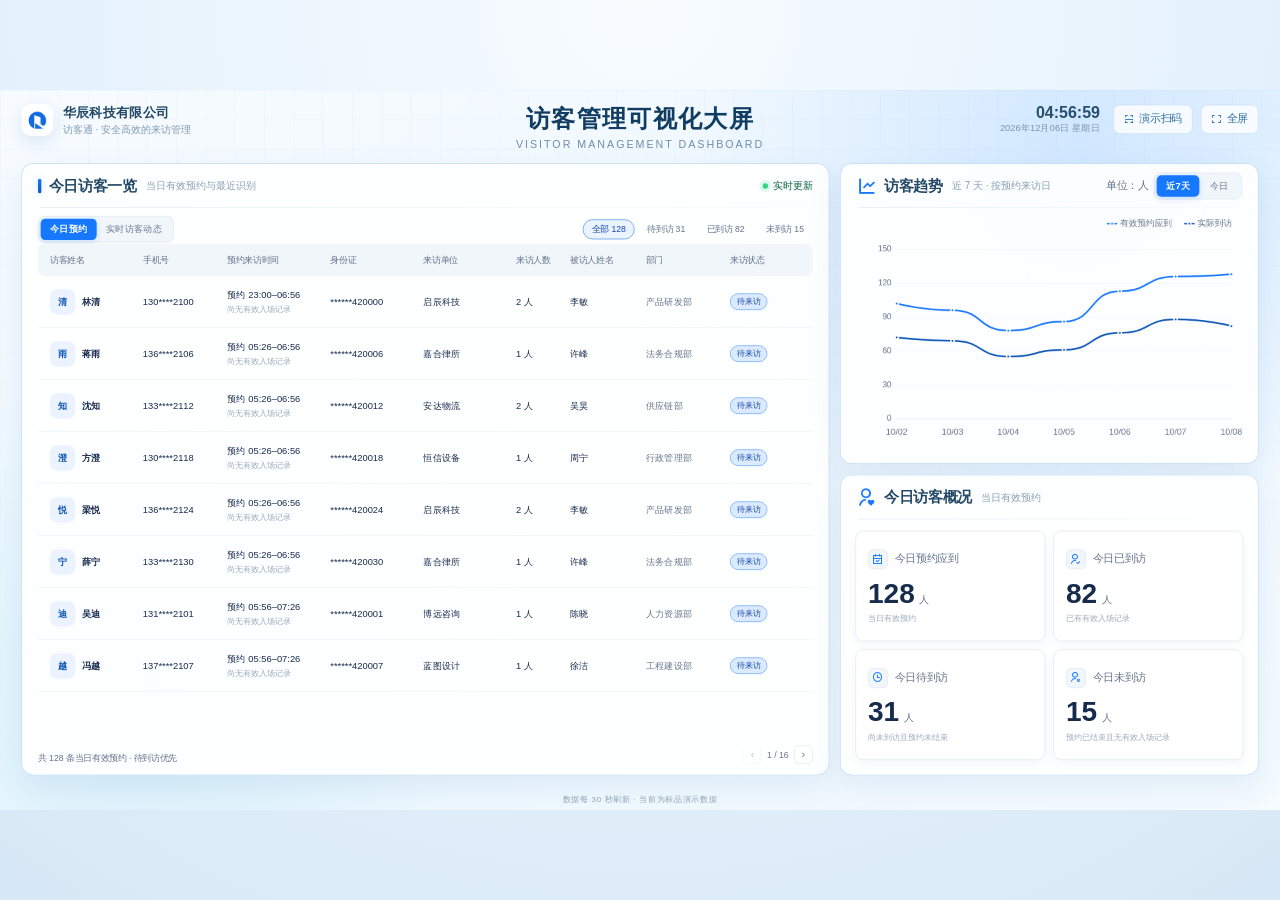
==== bi-dashboard.html @ b5a64914 "新增访客管理BI大屏演示页" ====
<!doctype html>
<html lang="zh-CN">
<head>
<meta charset="UTF-8">
<meta name="viewport" content="width=device-width,initial-scale=1,maximum-scale=1,user-scalable=no">
<title>访客管理可视化大屏</title>
<link href="./assets/remixicon/remixicon.css" rel="stylesheet">
<link href="./design-tokens/semantic-tokens.css" rel="stylesheet">
<link href="./design-tokens/components.css" rel="stylesheet">
<script src="./assets/echarts.min.js"></script>
<style>
:root{--design-width:1920;--design-height:1080;--primary:var(--color-brand-primary);--primary-deep:var(--color-brand-primary-strong);--ink:var(--color-text-primary);--muted:var(--color-text-secondary);--line:var(--color-border-default);--panel:rgba(255,255,255,.9);--shadow:0 18px 46px rgba(52,111,169,.1)}
*{box-sizing:border-box}html,body{width:100%;height:100%;margin:0;overflow:hidden}body{background:#dcebf8;color:var(--ink);font-family:"PingFang SC","Microsoft YaHei",sans-serif;font-variant-numeric:tabular-nums}.viewport{position:fixed;inset:0;overflow:hidden;background:radial-gradient(circle at 50% 0,#f8fcff 0,#e9f4fd 42%,#d7e8f6 100%)}.screen{position:absolute;left:0;top:0;width:1920px;height:1080px;transform-origin:0 0;overflow:hidden;background:radial-gradient(circle at 84% 7%,rgba(78,159,255,.18),transparent 31%),radial-gradient(circle at 12% 82%,rgba(54,197,218,.12),transparent 26%),linear-gradient(150deg,#f7fbff 0,#edf7ff 52%,#f5fbff 100%)}.screen:before{content:"";position:absolute;inset:0;pointer-events:none;background-image:linear-gradient(rgba(49,132,202,.032) 1px,transparent 1px),linear-gradient(90deg,rgba(49,132,202,.032) 1px,transparent 1px);background-size:44px 44px;mask-image:linear-gradient(to bottom,black,transparent 88%)}
.header{height:96px;padding:20px 32px 0;display:grid;grid-template-columns:420px 1fr 420px;align-items:start;position:relative;z-index:2}.brand{display:flex;align-items:center;gap:14px;color:#456785;font-size:18px}.logo{width:48px;height:48px;border-radius:14px;background:#fff;display:grid;place-items:center;box-shadow:0 8px 22px rgba(42,111,184,.14);overflow:hidden}.logo img{width:42px;height:42px;object-fit:contain}.brand b{display:block;color:#204765;font-size:20px}.brand small{display:block;margin-top:3px;color:#829ab0}.title{text-align:center}.title h1{margin:0;font-size:36px;line-height:1.25;letter-spacing:2px;color:#123d63}.title p{margin:8px 0 0;color:#6f8ea9;font-size:16px;letter-spacing:3px}.header-side{display:flex;justify-content:flex-end;align-items:center;gap:12px}.clock{text-align:right;margin-right:8px}.clock b{display:block;font-size:24px;color:#27506f}.clock small{color:#7b93a9;font-size:14px}.icon-btn{height:44px;padding:0 15px;border:1px solid #c7def2;border-radius:10px;background:rgba(255,255,255,.8);color:#2d6ea9;font-size:16px;display:inline-flex;align-items:center;gap:7px;cursor:pointer}.icon-btn:hover,.icon-btn:focus-visible{border-color:#69a9e5;background:#fff;outline:3px solid rgba(22,119,255,.12)}
.dashboard{height:960px;padding:14px 32px 28px;display:grid;grid-template-columns:minmax(0,1.93fr) minmax(0,1fr);grid-template-rows:1fr 1fr;gap:16px;position:relative;z-index:1}.panel{position:relative;background:var(--panel);border:1px solid rgba(188,218,242,.92);border-radius:18px;box-shadow:var(--shadow);overflow:hidden}.panel:after{content:"";position:absolute;left:26px;right:26px;top:65px;height:1px;background:linear-gradient(90deg,#d9eaf8,rgba(217,234,248,.1));pointer-events:none}.panel-large{grid-row:1/3}.panel-head{height:66px;padding:0 24px;display:flex;align-items:center}.panel-head h2{margin:0;font-size:22px;color:#234866;display:flex;align-items:center;gap:11px}.panel-head h2:before{content:"";width:5px;height:22px;border-radius:5px;background:linear-gradient(var(--color-brand-primary),var(--color-brand-primary-strong));box-shadow:0 0 12px rgba(34,144,238,.28)}.panel-head .hint{margin-left:14px;font-size:15px;color:#8aa0b4}.panel-tools{margin-left:auto;display:flex;align-items:center;gap:8px}.live-dot{display:inline-flex;align-items:center;gap:7px;color:var(--color-status-success-text);font-size:15px}.live-dot:before{content:"";width:8px;height:8px;border-radius:50%;background:var(--color-status-success-border);box-shadow:0 0 0 5px rgba(50,213,131,.14);animation:pulse 1.8s infinite}@keyframes pulse{50%{box-shadow:0 0 0 9px rgba(50,213,131,0)}}
.activity{height:calc(100% - 66px);padding:10px 24px 16px;display:grid;grid-template-rows:44px 48px minmax(0,1fr) 38px}.list-toolbar{display:flex;align-items:center;justify-content:space-between;gap:16px}.filter-chips{display:flex;align-items:center;gap:6px}.filter-chip{height:30px;padding:0 12px;border:1px solid transparent;border-radius:var(--radius-pill);background:transparent;color:var(--color-text-secondary);font:inherit;font-size:13px;cursor:pointer}.filter-chip:hover{background:var(--color-surface-hover)}.filter-chip.active{border-color:var(--color-border-focus);background:var(--color-brand-primary-soft);color:var(--color-status-info-text)}.filter-chip:focus-visible,.pager-btn:focus-visible{outline:3px solid rgba(22,119,255,.14);outline-offset:2px}.table-head,.activity-row{display:grid;grid-template-columns:1fr .9fr 1.12fr 1fr 1fr .55fr .8fr .9fr .82fr;align-items:center;column-gap:10px}.table-head{height:48px;padding:0 18px;color:var(--color-text-secondary);font-size:13px;background:var(--color-surface-subtle);border-radius:10px}.activity-list{min-height:0;overflow:hidden}.activity-row{height:78px;padding:0 18px;border-bottom:1px solid var(--color-border-soft);font-size:14px;cursor:pointer;transition:.18s}.activity-row:hover{background:var(--color-surface-hover);transform:translateX(3px)}.person{display:flex;align-items:center;gap:10px;min-width:0}.avatar{width:38px;height:38px;flex:0 0 38px;border-radius:11px;display:grid;place-items:center;background:var(--color-brand-primary-soft);color:var(--color-brand-primary-strong);font-weight:700}.person b,.ellipsis{overflow:hidden;text-overflow:ellipsis;white-space:nowrap}.muted{color:var(--color-text-secondary)}.time-cell{min-width:0;line-height:1.35}.time-cell b,.time-cell small{display:block;white-space:nowrap;overflow:hidden;text-overflow:ellipsis}.time-cell b{font-size:14px;font-weight:500;color:var(--color-text-primary)}.time-cell small{margin-top:4px;font-size:12px;color:var(--color-text-placeholder)}.status{justify-self:start;border-radius:var(--radius-pill);padding:4px 9px;font-size:12px;line-height:1.2}.status.success{color:var(--color-status-success-text);background:var(--color-status-success-bg);border:1px solid var(--color-status-success-border)}.status.neutral{color:var(--color-status-neutral-text);background:var(--color-status-neutral-bg);border:1px solid var(--color-status-neutral-border)}.status.info{color:var(--color-status-info-text);background:var(--color-status-info-bg);border:1px solid var(--color-status-info-border)}.status.warning{color:var(--color-status-warning-text);background:var(--color-status-warning-bg);border:1px solid var(--color-status-warning-border)}.status.danger{color:var(--color-status-danger-text);background:var(--color-status-danger-bg);border:1px solid var(--color-status-danger-border)}.list-pager{display:flex;align-items:flex-end;justify-content:space-between;color:var(--color-text-secondary);font-size:13px}.pager-actions{display:flex;align-items:center;gap:8px}.pager-btn{height:28px;min-width:28px;border:1px solid var(--color-border-default);border-radius:7px;background:var(--color-surface-panel);color:var(--color-text-secondary);cursor:pointer}.pager-btn:disabled{opacity:.42;cursor:not-allowed}.list-empty{height:100%;display:grid;place-items:center;color:var(--color-text-placeholder);font-size:15px}
.panel-head h2.with-icon:before{display:none}.panel-title-icon{font-size:30px;line-height:1;color:var(--color-brand-primary);font-weight:400}
.detail{height:calc(100% - 66px);padding:22px 26px 24px;display:none}.detail.active{display:block}.activity.hidden{display:none}.detail-grid{display:grid;grid-template-columns:repeat(3,1fr);gap:14px}.detail-item{min-height:126px;padding:22px;border:1px solid #d9eaf7;border-radius:15px;background:linear-gradient(145deg,#fbfdff,#f4f9fe)}.detail-item label{display:block;color:#8098ac;font-size:15px;margin-bottom:15px}.detail-item b{font-size:21px;font-weight:600}.back-btn{margin-top:20px;border:0;background:transparent;color:#2876bf;font-size:16px;cursor:pointer;padding:8px 4px}
.chart-wrap{height:calc(100% - 66px);padding:4px 16px 12px}.chart{width:100%;height:100%}.overview{height:calc(100% - 66px);padding:17px 22px 22px;display:grid;grid-template-columns:repeat(2,1fr);gap:12px}.metric{min-width:0;border:1px solid var(--color-border-default);border-radius:12px;padding:17px 18px 15px;background:var(--color-surface-panel);box-shadow:0 6px 16px rgba(30,70,110,.045);display:flex;flex-direction:column;justify-content:center}.metric-top{display:flex;align-items:center;color:var(--color-text-secondary);font-size:16px;font-weight:500}.metric-icon{width:30px;height:30px;flex:0 0 30px;border:1px solid var(--color-border-default);border-radius:8px;display:grid;place-items:center;margin-right:10px;color:var(--color-brand-primary);background:var(--color-surface-subtle);font-size:17px}.metric b{display:flex;align-items:baseline;gap:7px;font-size:42px;line-height:1;margin:15px 0 9px;color:var(--color-text-primary);font-weight:650}.metric b em{font-style:normal;font-size:15px;font-weight:500;color:var(--color-text-secondary)}.metric small{font-size:12px;line-height:1.4;color:var(--color-text-placeholder);white-space:nowrap;overflow:hidden;text-overflow:ellipsis}.footer-note{position:absolute;left:50%;bottom:7px;transform:translateX(-50%);color:#8da2b4;font-size:12px;letter-spacing:1px;z-index:2;white-space:nowrap}.disabled-state{position:absolute;inset:0;z-index:20;display:none;place-items:center;background:linear-gradient(145deg,#eef7ff,#dcecf9)}.disabled-state.active{display:grid}.disabled-card{width:520px;padding:48px;text-align:center;border:1px solid #c9e0f2;border-radius:22px;background:rgba(255,255,255,.92);box-shadow:0 24px 70px rgba(37,91,143,.16)}.disabled-card i{font-size:54px;color:#6e99bd}.disabled-card h2{font-size:27px;margin:18px 0 10px}.disabled-card p{color:#718ba2;font-size:17px;line-height:1.7;margin:0}
@media(prefers-reduced-motion:reduce){*{animation:none!important;transition:none!important}}
</style>
</head>
<body>
<div class="viewport"><div class="screen" id="screen">
  <header class="header">
    <div class="brand"><span class="logo"><img id="brandLogo" src="./assets/visitor-pass-logo-official.png" alt="访客通"></span><span><b id="companyName">华辰科技有限公司</b><small>访客通 · 安全高效的来访管理</small></span></div>
    <div class="title"><h1 id="screenTitle">访客管理可视化大屏</h1><p>VISITOR MANAGEMENT DASHBOARD</p></div>
    <div class="header-side"><div class="clock"><b id="currentTime">--:--:--</b><small id="currentDate">----年--月--日</small></div><button class="icon-btn" id="demoScan"><i class="ri-qr-scan-2-line"></i>演示扫码</button><button class="icon-btn" id="fullscreen"><i class="ri-fullscreen-line"></i>全屏</button></div>
  </header>
  <main class="dashboard">
    <section class="panel panel-large">
      <div class="panel-head"><h2 id="liveTitle">今日访客一览</h2><span class="hint" id="liveHint">当日有效预约与最近识别</span><div class="panel-tools"><span class="live-dot">实时更新</span></div></div>
      <div class="activity" id="activityView"><div class="list-toolbar"><div class="segmented-control" role="group" aria-label="今日访客视图"><button class="segmented-control__item segmented-control__item--wide view-tab active" type="button" data-view="reservations" aria-pressed="true">今日预约</button><button class="segmented-control__item segmented-control__item--wide view-tab" type="button" data-view="recognitions" aria-pressed="false">实时访客动态</button></div><div class="filter-chips" id="reservationFilters" aria-label="到访情况筛选"></div></div><div class="table-head"><span>访客姓名</span><span>手机号</span><span>预约来访时间</span><span>身份证</span><span>来访单位</span><span>来访人数</span><span>被访人姓名</span><span>部门</span><span>来访状态</span></div><div class="activity-list" id="activityList"></div><div class="list-pager"><span id="listSummary"></span><div class="pager-actions"><button class="pager-btn" id="prevPage" type="button" aria-label="上一页"><i class="ri-arrow-left-s-line"></i></button><span id="pageIndicator"></span><button class="pager-btn" id="nextPage" type="button" aria-label="下一页"><i class="ri-arrow-right-s-line"></i></button></div></div></div>
      <div class="detail" id="detailView"><div id="detailContent"></div></div>
    </section>
    <section class="panel" id="trendPanel"><div class="panel-head"><h2 class="with-icon"><i class="ri-line-chart-line panel-title-icon" aria-hidden="true"></i>访客趋势</h2><span class="hint" id="trendHint">近 7 天 · 按预约来访日</span><div class="panel-tools"><span class="muted">单位：人</span><div class="segmented-control" role="group" aria-label="访客趋势时间维度"><button class="segmented-control__item trend-tab active" type="button" data-range="week" aria-pressed="true">近7天</button><button class="segmented-control__item trend-tab" type="button" data-range="today" aria-pressed="false">今日</button></div></div></div><div class="chart-wrap"><div class="chart" id="trendChart"></div></div></section>
    <section class="panel" id="overviewPanel"><div class="panel-head"><h2 class="with-icon"><i class="ri-user-heart-line panel-title-icon" aria-hidden="true"></i>今日访客概况</h2><span class="hint">当日有效预约</span></div><div class="overview" id="metrics"></div></section>
  </main>
  <div class="footer-note">数据每 30 秒刷新 · 当前为标品演示数据</div>
  <div class="disabled-state" id="disabledState"><div class="disabled-card"><i class="ri-bar-chart-box-line"></i><h2>BI 大屏尚未启用</h2><p>请由企业管理员前往租户后台的“BI 大屏设置”启用并完成模块配置。</p></div></div>
</div></div>
<script>
const LayoutConfig={designWidth:1920,designHeight:1080};
const DashboardData={
  recognitions:[
    {eventId:'EVT-102836',reservationId:'RSV-0032',name:'张伟',mobile:'138****7621',time:'10:28:36',idTail:'123456',company:'上海启辰科技',host:'李敏',department:'产品研发部',purpose:'商务洽谈',visitStatus:'来访中',direction:'进入',result:'success'},
    {eventId:'EVT-102108',reservationId:'RSV-0033',name:'王芳',mobile:'156****0198',time:'10:21:08',idTail:'830219',company:'博远咨询',host:'陈晓',department:'人力资源部',purpose:'招聘面试',visitStatus:'来访结束',direction:'进入',result:'success'},
    {eventId:'EVT-101642',reservationId:'RSV-0034',name:'刘洋',mobile:'186****4420',time:'10:16:42',idTail:'061537',company:'恒信设备',host:'周宁',department:'行政管理部',purpose:'设备维护',visitStatus:'来访中',direction:'进入',result:'success'},
    {eventId:'EVT-100815',reservationId:'RSV-0035',name:'赵磊',mobile:'139****6517',time:'10:08:15',idTail:'422108',company:'新锐广告',host:'孙悦',department:'市场品牌部',purpose:'方案沟通',visitStatus:'来访中',direction:'进入',result:'success'},
    {eventId:'EVT-095633',reservationId:'RSV-0036',name:'陈静',mobile:'177****3094',time:'09:56:33',idTail:'290842',company:'安达物流',host:'吴昊',department:'供应链部',purpose:'货物交接',visitStatus:'来访结束',direction:'进入',result:'success'},
    {eventId:'EVT-094806',reservationId:'RSV-0037',name:'杨帆',mobile:'158****8871',time:'09:48:06',idTail:'175926',company:'中诚会计师事务所',host:'林涛',department:'财务管理部',purpose:'审计沟通',visitStatus:'来访中',direction:'进入',result:'success'},
    {eventId:'EVT-093527',reservationId:'RSV-0038',name:'周婷',mobile:'135****1245',time:'09:35:27',idTail:'518634',company:'嘉合律师事务所',host:'许峰',department:'法务合规部',purpose:'合同会审',visitStatus:'来访结束',direction:'进入',result:'success'},
    {eventId:'EVT-092251',reservationId:'RSV-0039',name:'何俊',mobile:'188****7736',time:'09:22:51',idTail:'607315',company:'蓝图建筑设计',host:'徐洁',department:'工程建设部',purpose:'项目踏勘',visitStatus:'来访中',direction:'进入',result:'success'}
  ],
  trends:{
    week:{labels:['10/02','10/03','10/04','10/05','10/06','10/07','10/08'],expected:[102,96,78,86,113,126,128],arrived:[72,69,55,61,76,88,82],hint:'近 7 天 · 按预约来访日'},
    today:{labels:['08:00','09:00','10:00','11:00','12:00','13:00'],expected:[14,18,16,21,27,32],arrived:[10,14,12,16,17,13],hint:'今日 · 按预约来访时段'}
  },
  today:{expected:128,arrived:82,pending:31,noShow:15},
  metrics:[
    {key:'expected',label:'今日预约应到',note:'当日有效预约',icon:'ri-calendar-check-line'},
    {key:'arrived',label:'今日已到访',note:'已有有效入场记录',icon:'ri-user-follow-line'},
    {key:'pending',label:'今日待到访',note:'尚未到访且预约未结束',icon:'ri-time-line'},
    {key:'noShow',label:'今日未到访',note:'预约已结束且无有效入场记录',icon:'ri-user-unfollow-line'}
  ]
};
const DAY=86400000,MINUTE=60000;
function dateAt(base,hour,minute=0){const d=new Date(base);d.setHours(hour,minute,0,0);return d}
function formatTime(value){return new Date(value).toLocaleTimeString('zh-CN',{hour:'2-digit',minute:'2-digit',hour12:false})}
function buildDemoReservations(){const now=new Date(),names=['林清','吴迪','宋妍','高远','许晨','郑宁','蒋雨','冯越','唐可','韩松','顾言','罗晴','沈知','叶舟','苏禾','陆川','程安','江宁','方澄','白露','谢楠','杜衡','姚静','秦朗','梁悦','魏然','邹琪','熊宇','潘欣','蔡辰','薛宁','侯远'],companies=['启辰科技','博远咨询','恒信设备','新锐广告','安达物流','中诚事务所','嘉合律所','蓝图设计'],hosts=['李敏','陈晓','周宁','孙悦','吴昊','林涛','许峰','徐洁'],departments=['产品研发部','人力资源部','行政管理部','市场品牌部','供应链部','财务管理部','法务合规部','工程建设部'],recognitionMap=new Map(DashboardData.recognitions.map(item=>[item.reservationId,item]));const records=[];for(let index=0;index<128;index++){const id=`RSV-${String(index+1).padStart(4,'0')}`,recognized=index>=31&&index<113,noShow=index>=113,linked=recognitionMap.get(id),start=recognized?new Date(now.getTime()-(index%5+1)*60*MINUTE):noShow?new Date(now.getTime()-(index%4+3)*60*MINUTE):new Date(now.getTime()+(index%6+1)*30*MINUTE),end=noShow?new Date(now.getTime()-(index%3+1)*45*MINUTE):new Date(start.getTime()+90*MINUTE);if(index===0){start.setTime(dateAt(now,0,0).getTime()-60*MINUTE);end.setTime(now.getTime()+120*MINUTE)}const entryTime=linked?new Date(`${now.toDateString()} ${linked.time}`):new Date(start.getTime()+12*MINUTE),entryRecords=recognized?[{eventId:linked?.eventId||`ENTRY-${id}`,direction:'进入',result:'success',occurredAt:entryTime.toISOString()},...(index===40?[{eventId:`ENTRY-${id}`,direction:'进入',result:'success',occurredAt:entryTime.toISOString()}]:[])]:[];records.push({reservationId:id,name:linked?.name||names[index%names.length],mobile:linked?.mobile||`13${index%9}****${String(2100+index).slice(-4)}`,idTail:linked?.idTail||String(420000+index).slice(-6),company:linked?.company||companies[index%companies.length],visitorCount:index%4===0?2:1,host:linked?.host||hosts[index%hosts.length],department:linked?.department||departments[index%departments.length],purpose:linked?.purpose||'业务来访',appointmentStart:start.toISOString(),appointmentEnd:end.toISOString(),approvalStatus:'审核通过',cancelled:false,terminated:false,visitStatus:recognized?(linked?.visitStatus||(index%4===0?'来访结束':'来访中')):(noShow?'来访结束':'待来访'),entryRecords})}records.push({reservationId:'RSV-CANCELLED',appointmentStart:dateAt(now,9).toISOString(),appointmentEnd:dateAt(now,10).toISOString(),approvalStatus:'审核通过',cancelled:true,terminated:false,entryRecords:[]});records.push({reservationId:'RSV-REJECTED',appointmentStart:dateAt(now,11).toISOString(),appointmentEnd:dateAt(now,12).toISOString(),approvalStatus:'审核拒绝',cancelled:false,terminated:false,entryRecords:[]});return records}
const ReservationSource=buildDemoReservations();
function validEntryRecords(item){const seen=new Set();return (item.entryRecords||[]).filter(event=>event.direction==='进入'&&event.result==='success'&&!seen.has(event.eventId)&&seen.add(event.eventId))}
function isEffectiveReservation(item){return item.approvalStatus==='审核通过'&&!item.cancelled&&!item.terminated}
function overlapsToday(item,now=new Date()){const start=dateAt(now,0),end=dateAt(now,24);return new Date(item.appointmentStart)<end&&new Date(item.appointmentEnd)>=start}
function arrivalState(item,now=new Date()){if(validEntryRecords(item).length)return 'arrived';return new Date(item.appointmentEnd)>now?'pending':'noShow'}
function todayReservations(now=new Date()){return ReservationSource.filter(item=>isEffectiveReservation(item)&&overlapsToday(item,now))}
function summarizeToday(now=new Date()){const list=todayReservations(now),summary={expected:list.length,arrived:0,pending:0,noShow:0};list.forEach(item=>summary[arrivalState(item,now)]++);return summary}
DashboardData.today=summarizeToday();
class ResizeManager{constructor(){this.listeners=new Set()}add(fn){this.listeners.add(fn)}notify(){this.listeners.forEach(fn=>fn())}}
class ScreenAdapter{constructor(screen,manager){this.screen=screen;this.manager=manager;this.onResize=this.resize.bind(this);window.addEventListener('resize',this.onResize);document.addEventListener('fullscreenchange',this.onResize);this.resize()}resize(){const scale=Math.min(innerWidth/LayoutConfig.designWidth,innerHeight/LayoutConfig.designHeight);const left=Math.max(0,(innerWidth-LayoutConfig.designWidth*scale)/2);const top=Math.max(0,(innerHeight-LayoutConfig.designHeight*scale)/2);this.screen.style.transform=`translate(${left}px,${top}px) scale(${scale})`;this.manager.notify()}}
const resizeManager=new ResizeManager();new ScreenAdapter(document.getElementById('screen'),resizeManager);
function readBrand(){try{return JSON.parse(localStorage.getItem('phase1_tenant_brand')||'{}')}catch(e){return {}}}
const DashboardConfigDefaults={enabled:true,title:'访客管理可视化大屏',refreshInterval:30,listLimit:8,showDemoScan:true,rightTop:'trend',rightBottom:'overview',trendPalette:'standard'};
function readDashboardConfig(){try{return {...DashboardConfigDefaults,...JSON.parse(localStorage.getItem('phase1_bi_dashboard_config')||'{}')}}catch(e){return {...DashboardConfigDefaults}}}
const dashboardConfig=readDashboardConfig();
function applyBrand(){const brand=readBrand();if(brand.companyName)companyName.textContent=brand.companyName;if(brand.logo)brandLogo.src=brand.logo;brandLogo.onerror=()=>{brandLogo.onerror=null;brandLogo.src='./assets/visitor-pass-logo-official.png'}}
function applyDashboardConfig(){screenTitle.textContent=dashboardConfig.title||DashboardConfigDefaults.title;demoScan.hidden=!dashboardConfig.showDemoScan;trendPanel.style.gridRow=dashboardConfig.rightTop==='trend'?'1':'2';overviewPanel.style.gridRow=dashboardConfig.rightTop==='overview'?'1':'2';document.querySelector('.footer-note').textContent=`数据每 ${dashboardConfig.refreshInterval} 秒刷新 · 当前为标品演示数据`;const preview=new URLSearchParams(location.search).get('preview')==='1';disabledState.classList.toggle('active',!dashboardConfig.enabled&&!preview)}
const visitStatusSemantic={'待来访':'info','来访中':'success','来访结束':'neutral','已过期':'neutral','已终止':'warning'};
const leftState={view:'reservations',filter:'all',page:1,pageSize:8};let currentRenderedItems=[];
const arrivalMeta={pending:{label:'待到访',semantic:'info'},arrived:{label:'已到访',semantic:'success'},noShow:{label:'未到访',semantic:'neutral'}};
function reservationTime(item){const entries=validEntryRecords(item),latest=entries.at(-1);return `<div class="time-cell"><b>预约 ${formatTime(item.appointmentStart)}–${formatTime(item.appointmentEnd)}</b><small>${latest?`识别 ${formatTime(latest.occurredAt)}`:'尚无有效入场记录'}</small></div>`}
function reservationFor(item){return item.appointmentStart?item:ReservationSource.find(record=>record.reservationId===item.reservationId)}
function recognitionTime(item){const reservation=reservationFor(item);return reservation?`<div class="time-cell"><b>预约 ${formatTime(reservation.appointmentStart)}–${formatTime(reservation.appointmentEnd)}</b><small>识别 ${item.time}</small></div>`:`<div class="time-cell"><b>预约时间待同步</b><small>识别 ${item.time}</small></div>`}
function rowHtml(item,index,view){const reservation=reservationFor(item)||item,state=view==='reservations'?arrivalState(item):'arrived',time=view==='reservations'?reservationTime(item):recognitionTime(item);return `<div class="activity-row" data-index="${index}" data-arrival="${state}"><div class="person"><span class="avatar">${item.name.slice(-1)}</span><b>${item.name}</b></div><span>${item.mobile}</span>${time}<span>******${item.idTail}</span><span class="ellipsis">${item.company}</span><span>${reservation.visitorCount||1} 人</span><span>${item.host}</span><span class="ellipsis muted">${item.department}</span><span class="status ${visitStatusSemantic[item.visitStatus]||'neutral'}">${item.visitStatus}</span></div>`}
function filteredReservations(){const order={pending:0,arrived:1,noShow:2};return todayReservations().filter(item=>leftState.filter==='all'||arrivalState(item)===leftState.filter).sort((a,b)=>order[arrivalState(a)]-order[arrivalState(b)]||new Date(a.appointmentStart)-new Date(b.appointmentStart))}
function renderReservationFilters(){const summary=summarizeToday(),items=[['all','全部',summary.expected],['pending','待到访',summary.pending],['arrived','已到访',summary.arrived],['noShow','未到访',summary.noShow]];reservationFilters.hidden=leftState.view!=='reservations';reservationFilters.innerHTML=items.map(([key,label,count])=>`<button class="filter-chip ${leftState.filter===key?'active':''}" type="button" data-filter="${key}" aria-pressed="${leftState.filter===key}">${label} ${count}</button>`).join('');reservationFilters.querySelectorAll('.filter-chip').forEach(button=>button.addEventListener('click',()=>{leftState.filter=button.dataset.filter;leftState.page=1;renderActivities()}))}
function renderActivities(){document.querySelectorAll('.view-tab').forEach(button=>{const active=button.dataset.view===leftState.view;button.classList.toggle('active',active);button.setAttribute('aria-pressed',String(active))});renderReservationFilters();let total=0,pages=1;if(leftState.view==='reservations'){const rows=filteredReservations();total=rows.length;pages=Math.max(1,Math.ceil(total/leftState.pageSize));leftState.page=Math.min(leftState.page,pages);currentRenderedItems=rows.slice((leftState.page-1)*leftState.pageSize,leftState.page*leftState.pageSize)}else{currentRenderedItems=DashboardData.recognitions.slice(0,dashboardConfig.listLimit);total=DashboardData.recognitions.length;leftState.page=1}activityList.innerHTML=currentRenderedItems.length?currentRenderedItems.map((item,index)=>rowHtml(item,index,leftState.view)).join(''):'<div class="list-empty">暂无符合条件的记录</div>';activityList.querySelectorAll('.activity-row').forEach(row=>row.addEventListener('click',()=>showDetail(currentRenderedItems[Number(row.dataset.index)],leftState.view)));const filterLabel=leftState.filter==='all'?' · 待到访优先':` · ${arrivalMeta[leftState.filter].label}`;listSummary.textContent=leftState.view==='reservations'?`共 ${total} 条当日有效预约${filterLabel}`:`展示最近 ${currentRenderedItems.length} 条 · 共 ${total} 条识别事件`;pageIndicator.textContent=leftState.view==='reservations'?`${leftState.page} / ${pages}`:'实时';prevPage.hidden=nextPage.hidden=leftState.view!=='reservations';prevPage.disabled=leftState.page<=1;nextPage.disabled=leftState.page>=pages}
function showDetail(item,source='recognitions'){const reservation=reservationFor(item)||item,entry=source==='reservations'?validEntryRecords(item).at(-1):item,detailTime=reservation.appointmentStart?`${formatTime(reservation.appointmentStart)}–${formatTime(reservation.appointmentEnd)}`:'待同步';liveTitle.textContent='当前访客详情';liveHint.textContent=entry?.occurredAt||entry?.time?'预约与识别信息':'预约信息';activityView.classList.add('hidden');detailView.classList.add('active');detailContent.innerHTML=`<div class="detail-grid"><div class="detail-item"><label>访客姓名</label><b>${item.name}</b></div><div class="detail-item"><label>手机号</label><b>${item.mobile}</b></div><div class="detail-item"><label>预约来访时间</label><b>${detailTime}</b></div><div class="detail-item"><label>身份证</label><b>******${item.idTail}</b></div><div class="detail-item"><label>来访事由</label><b>${reservation.purpose||item.purpose||'—'}</b></div><div class="detail-item"><label>来访单位</label><b>${item.company}</b></div><div class="detail-item"><label>来访人数</label><b>${reservation.visitorCount||1} 人</b></div><div class="detail-item"><label>被访人姓名</label><b>${item.host}</b></div><div class="detail-item"><label>部门</label><b>${item.department}</b></div></div><button class="back-btn" id="backToList"><i class="ri-arrow-left-line"></i> 返回今日访客一览</button>`;backToList.addEventListener('click',showList)}
function showList(){liveTitle.textContent='今日访客一览';liveHint.textContent='当日有效预约与最近识别';detailView.classList.remove('active');activityView.classList.remove('hidden');renderActivities()}
function validateTodayMetrics(){const d=DashboardData.today;if(d.expected!==d.arrived+d.pending+d.noShow)throw new Error('今日访客概况口径不一致：应到必须等于已到访、待到访与未到访之和')}
function renderMetrics(){validateTodayMetrics();metrics.innerHTML=DashboardData.metrics.map(item=>`<div class="metric"><div class="metric-top"><span class="metric-icon"><i class="${item.icon}"></i></span>${item.label}</div><b>${DashboardData.today[item.key]}<em>人</em></b><small>${item.note}</small></div>`).join('')}
let trendChartInstance;
function setTrendRange(range){const d=DashboardData.trends[range]||DashboardData.trends.week;trendHint.textContent=d.hint;document.querySelectorAll('.trend-tab').forEach(button=>{const active=button.dataset.range===range;button.classList.toggle('active',active);button.setAttribute('aria-pressed',String(active))});trendChartInstance.setOption({xAxis:{data:d.labels},series:[{data:d.expected},{data:d.arrived}]})}
function initChart(){const chart=echarts.init(document.getElementById('trendChart'),null,{renderer:'canvas'}),styles=getComputedStyle(document.documentElement),primary=styles.getPropertyValue('--color-brand-primary').trim(),strong=styles.getPropertyValue('--color-brand-primary-strong').trim(),focus=styles.getPropertyValue('--color-border-focus').trim(),info=styles.getPropertyValue('--color-status-info-text').trim(),secondary=styles.getPropertyValue('--color-text-secondary').trim(),border=styles.getPropertyValue('--color-border-default').trim(),soft=styles.getPropertyValue('--color-border-soft').trim(),palette=dashboardConfig.trendPalette==='soft'?[focus,info]:[primary,strong];chart.setOption({animationDuration:500,animationDurationUpdate:420,color:palette,tooltip:{trigger:'axis',backgroundColor:'rgba(24,59,88,.92)',borderWidth:0,textStyle:{color:'#fff',fontSize:14},valueFormatter:value=>`${value} 人`},legend:{top:8,right:18,itemWidth:14,itemHeight:6,itemGap:18,textStyle:{color:secondary,fontSize:13},data:['有效预约应到','实际到访']},grid:{left:40,right:24,top:58,bottom:28,containLabel:true},xAxis:{type:'category',boundaryGap:false,data:[],axisLine:{lineStyle:{color:border}},axisTick:{show:false},axisLabel:{color:secondary,fontSize:13,margin:14}},yAxis:{type:'value',min:0,splitNumber:4,axisLine:{show:false},axisTick:{show:false},axisLabel:{color:secondary,fontSize:12},splitLine:{lineStyle:{color:soft,width:1,type:'dashed'}}},series:[{name:'有效预约应到',type:'line',smooth:.55,smoothMonotone:'x',data:[],symbol:'circle',symbolSize:5,lineStyle:{width:2.5,cap:'round',join:'round'},itemStyle:{borderWidth:2,borderColor:'#fff'}},{name:'实际到访',type:'line',smooth:.55,smoothMonotone:'x',data:[],symbol:'circle',symbolSize:5,lineStyle:{width:2.5,cap:'round',join:'round'},itemStyle:{borderWidth:2,borderColor:'#fff'}}]});trendChartInstance=chart;setTrendRange('week');document.querySelectorAll('.trend-tab').forEach(button=>button.addEventListener('click',()=>setTrendRange(button.dataset.range)));resizeManager.add(()=>chart.resize());return chart}
function syncSummaryAfterEntry(){DashboardData.today=summarizeToday();DashboardData.trends.week.expected.at(-1)!==DashboardData.today.expected&&(DashboardData.trends.week.expected[DashboardData.trends.week.expected.length-1]=DashboardData.today.expected);DashboardData.trends.week.arrived[DashboardData.trends.week.arrived.length-1]=DashboardData.today.arrived;const todayArrived=DashboardData.trends.today.arrived,delta=DashboardData.today.arrived-todayArrived.reduce((sum,value)=>sum+value,0);todayArrived[todayArrived.length-1]+=delta;renderMetrics();const activeRange=document.querySelector('.trend-tab.active')?.dataset.range||'week';setTrendRange(activeRange)}
function handleRecognitionEvent(event){if(DashboardData.recognitions.some(item=>item.eventId===event.eventId))return false;DashboardData.recognitions.unshift(event);const reservation=ReservationSource.find(item=>item.reservationId===event.reservationId);if(reservation&&event.direction==='进入'&&event.result==='success'&&!validEntryRecords(reservation).some(item=>item.eventId===event.eventId)){reservation.entryRecords.push({eventId:event.eventId,direction:event.direction,result:event.result,occurredAt:event.occurredAt});reservation.visitStatus='来访中';syncSummaryAfterEntry()}renderActivities();return true}
function simulateScan(){const reservation=filteredReservations().find(item=>arrivalState(item)==='pending')||todayReservations()[0],now=new Date(),event={eventId:`EVT-DEMO-${now.getTime()}`,reservationId:reservation.reservationId,name:reservation.name,mobile:reservation.mobile,time:now.toLocaleTimeString('zh-CN',{hour12:false}),occurredAt:now.toISOString(),idTail:reservation.idTail,company:reservation.company,host:reservation.host,department:reservation.department,purpose:reservation.purpose,visitStatus:'来访中',direction:'进入',result:'success'};handleRecognitionEvent(event);showDetail(event,'recognitions')}
function updateClock(){const now=new Date(),week=['日','一','二','三','四','五','六'];currentTime.textContent=now.toLocaleTimeString('zh-CN',{hour12:false});currentDate.textContent=`${now.getFullYear()}年${String(now.getMonth()+1).padStart(2,'0')}月${String(now.getDate()).padStart(2,'0')}日 星期${week[now.getDay()]}`}
document.querySelectorAll('.view-tab').forEach(button=>button.addEventListener('click',()=>{leftState.view=button.dataset.view;leftState.page=1;renderActivities()}));prevPage.addEventListener('click',()=>{if(leftState.page>1){leftState.page--;renderActivities()}});nextPage.addEventListener('click',()=>{leftState.page++;renderActivities()});demoScan.addEventListener('click',simulateScan);fullscreen.addEventListener('click',()=>document.fullscreenElement?document.exitFullscreen():document.documentElement.requestFullscreen());
applyBrand();applyDashboardConfig();renderActivities();renderMetrics();initChart();updateClock();setInterval(updateClock,1000);
</script>
</body>
</html>
---- design-tokens/components.css ----
/* Shared static-prototype components. Consume semantic tokens only. */
.segmented-control {
  display: inline-flex;
  padding: 3px;
  border: 1px solid var(--color-border-default);
  border-radius: 10px;
  background: var(--color-surface-subtle);
}

.segmented-control__item {
  height: 32px;
  min-width: 60px;
  padding: 0 14px;
  border: 0;
  border-radius: 7px;
  background: transparent;
  color: var(--color-text-secondary);
  font: inherit;
  font-size: 14px;
  cursor: pointer;
}

.segmented-control__item--wide {
  min-width: 84px;
}

.segmented-control__item:hover:not(.active) {
  background: var(--color-surface-hover);
  color: var(--color-text-primary);
}

.segmented-control__item.active,
.segmented-control__item[aria-pressed="true"] {
  background: var(--color-brand-primary);
  color: var(--color-text-inverse);
  box-shadow: 0 3px 9px rgba(22, 119, 255, .18);
  font-weight: 600;
}

.segmented-control__item:focus-visible {
  outline: 3px solid rgba(22, 119, 255, .16);
  outline-offset: 2px;
}

.segmented-control__item:disabled {
  cursor: not-allowed;
  opacity: .45;
}
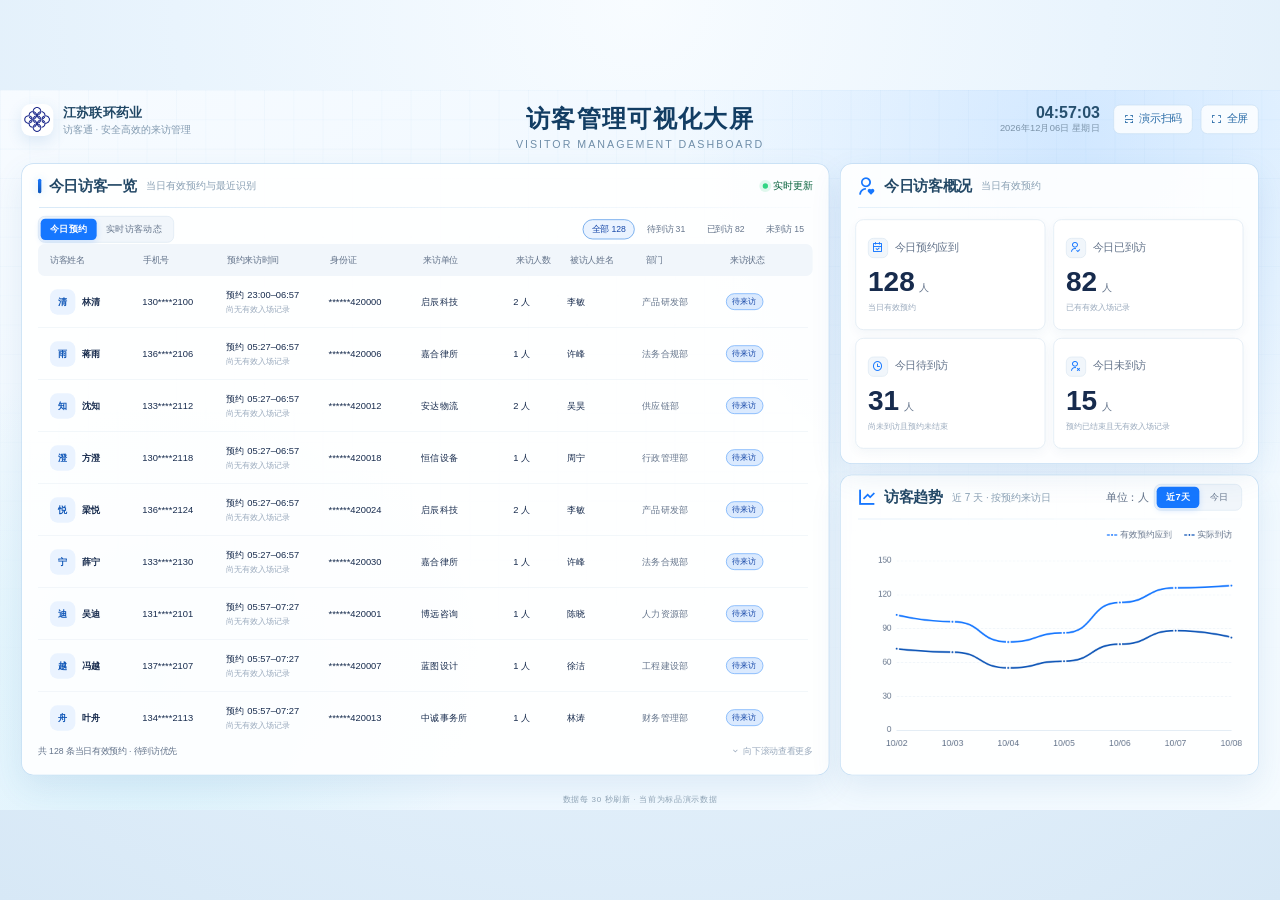
==== commit c1a087e3: "更新药业大屏展示与滚动交互" ====
--- a/bi-dashboard.html
+++ b/bi-dashboard.html
@@ -13,7 +13,7 @@
 *{box-sizing:border-box}html,body{width:100%;height:100%;margin:0;overflow:hidden}body{background:#dcebf8;color:var(--ink);font-family:"PingFang SC","Microsoft YaHei",sans-serif;font-variant-numeric:tabular-nums}.viewport{position:fixed;inset:0;overflow:hidden;background:radial-gradient(circle at 50% 0,#f8fcff 0,#e9f4fd 42%,#d7e8f6 100%)}.screen{position:absolute;left:0;top:0;width:1920px;height:1080px;transform-origin:0 0;overflow:hidden;background:radial-gradient(circle at 84% 7%,rgba(78,159,255,.18),transparent 31%),radial-gradient(circle at 12% 82%,rgba(54,197,218,.12),transparent 26%),linear-gradient(150deg,#f7fbff 0,#edf7ff 52%,#f5fbff 100%)}.screen:before{content:"";position:absolute;inset:0;pointer-events:none;background-image:linear-gradient(rgba(49,132,202,.032) 1px,transparent 1px),linear-gradient(90deg,rgba(49,132,202,.032) 1px,transparent 1px);background-size:44px 44px;mask-image:linear-gradient(to bottom,black,transparent 88%)}
 .header{height:96px;padding:20px 32px 0;display:grid;grid-template-columns:420px 1fr 420px;align-items:start;position:relative;z-index:2}.brand{display:flex;align-items:center;gap:14px;color:#456785;font-size:18px}.logo{width:48px;height:48px;border-radius:14px;background:#fff;display:grid;place-items:center;box-shadow:0 8px 22px rgba(42,111,184,.14);overflow:hidden}.logo img{width:42px;height:42px;object-fit:contain}.brand b{display:block;color:#204765;font-size:20px}.brand small{display:block;margin-top:3px;color:#829ab0}.title{text-align:center}.title h1{margin:0;font-size:36px;line-height:1.25;letter-spacing:2px;color:#123d63}.title p{margin:8px 0 0;color:#6f8ea9;font-size:16px;letter-spacing:3px}.header-side{display:flex;justify-content:flex-end;align-items:center;gap:12px}.clock{text-align:right;margin-right:8px}.clock b{display:block;font-size:24px;color:#27506f}.clock small{color:#7b93a9;font-size:14px}.icon-btn{height:44px;padding:0 15px;border:1px solid #c7def2;border-radius:10px;background:rgba(255,255,255,.8);color:#2d6ea9;font-size:16px;display:inline-flex;align-items:center;gap:7px;cursor:pointer}.icon-btn:hover,.icon-btn:focus-visible{border-color:#69a9e5;background:#fff;outline:3px solid rgba(22,119,255,.12)}
 .dashboard{height:960px;padding:14px 32px 28px;display:grid;grid-template-columns:minmax(0,1.93fr) minmax(0,1fr);grid-template-rows:1fr 1fr;gap:16px;position:relative;z-index:1}.panel{position:relative;background:var(--panel);border:1px solid rgba(188,218,242,.92);border-radius:18px;box-shadow:var(--shadow);overflow:hidden}.panel:after{content:"";position:absolute;left:26px;right:26px;top:65px;height:1px;background:linear-gradient(90deg,#d9eaf8,rgba(217,234,248,.1));pointer-events:none}.panel-large{grid-row:1/3}.panel-head{height:66px;padding:0 24px;display:flex;align-items:center}.panel-head h2{margin:0;font-size:22px;color:#234866;display:flex;align-items:center;gap:11px}.panel-head h2:before{content:"";width:5px;height:22px;border-radius:5px;background:linear-gradient(var(--color-brand-primary),var(--color-brand-primary-strong));box-shadow:0 0 12px rgba(34,144,238,.28)}.panel-head .hint{margin-left:14px;font-size:15px;color:#8aa0b4}.panel-tools{margin-left:auto;display:flex;align-items:center;gap:8px}.live-dot{display:inline-flex;align-items:center;gap:7px;color:var(--color-status-success-text);font-size:15px}.live-dot:before{content:"";width:8px;height:8px;border-radius:50%;background:var(--color-status-success-border);box-shadow:0 0 0 5px rgba(50,213,131,.14);animation:pulse 1.8s infinite}@keyframes pulse{50%{box-shadow:0 0 0 9px rgba(50,213,131,0)}}
-.activity{height:calc(100% - 66px);padding:10px 24px 16px;display:grid;grid-template-rows:44px 48px minmax(0,1fr) 38px}.list-toolbar{display:flex;align-items:center;justify-content:space-between;gap:16px}.filter-chips{display:flex;align-items:center;gap:6px}.filter-chip{height:30px;padding:0 12px;border:1px solid transparent;border-radius:var(--radius-pill);background:transparent;color:var(--color-text-secondary);font:inherit;font-size:13px;cursor:pointer}.filter-chip:hover{background:var(--color-surface-hover)}.filter-chip.active{border-color:var(--color-border-focus);background:var(--color-brand-primary-soft);color:var(--color-status-info-text)}.filter-chip:focus-visible,.pager-btn:focus-visible{outline:3px solid rgba(22,119,255,.14);outline-offset:2px}.table-head,.activity-row{display:grid;grid-template-columns:1fr .9fr 1.12fr 1fr 1fr .55fr .8fr .9fr .82fr;align-items:center;column-gap:10px}.table-head{height:48px;padding:0 18px;color:var(--color-text-secondary);font-size:13px;background:var(--color-surface-subtle);border-radius:10px}.activity-list{min-height:0;overflow:hidden}.activity-row{height:78px;padding:0 18px;border-bottom:1px solid var(--color-border-soft);font-size:14px;cursor:pointer;transition:.18s}.activity-row:hover{background:var(--color-surface-hover);transform:translateX(3px)}.person{display:flex;align-items:center;gap:10px;min-width:0}.avatar{width:38px;height:38px;flex:0 0 38px;border-radius:11px;display:grid;place-items:center;background:var(--color-brand-primary-soft);color:var(--color-brand-primary-strong);font-weight:700}.person b,.ellipsis{overflow:hidden;text-overflow:ellipsis;white-space:nowrap}.muted{color:var(--color-text-secondary)}.time-cell{min-width:0;line-height:1.35}.time-cell b,.time-cell small{display:block;white-space:nowrap;overflow:hidden;text-overflow:ellipsis}.time-cell b{font-size:14px;font-weight:500;color:var(--color-text-primary)}.time-cell small{margin-top:4px;font-size:12px;color:var(--color-text-placeholder)}.status{justify-self:start;border-radius:var(--radius-pill);padding:4px 9px;font-size:12px;line-height:1.2}.status.success{color:var(--color-status-success-text);background:var(--color-status-success-bg);border:1px solid var(--color-status-success-border)}.status.neutral{color:var(--color-status-neutral-text);background:var(--color-status-neutral-bg);border:1px solid var(--color-status-neutral-border)}.status.info{color:var(--color-status-info-text);background:var(--color-status-info-bg);border:1px solid var(--color-status-info-border)}.status.warning{color:var(--color-status-warning-text);background:var(--color-status-warning-bg);border:1px solid var(--color-status-warning-border)}.status.danger{color:var(--color-status-danger-text);background:var(--color-status-danger-bg);border:1px solid var(--color-status-danger-border)}.list-pager{display:flex;align-items:flex-end;justify-content:space-between;color:var(--color-text-secondary);font-size:13px}.pager-actions{display:flex;align-items:center;gap:8px}.pager-btn{height:28px;min-width:28px;border:1px solid var(--color-border-default);border-radius:7px;background:var(--color-surface-panel);color:var(--color-text-secondary);cursor:pointer}.pager-btn:disabled{opacity:.42;cursor:not-allowed}.list-empty{height:100%;display:grid;place-items:center;color:var(--color-text-placeholder);font-size:15px}
+.activity{height:calc(100% - 66px);padding:10px 24px 16px;display:grid;grid-template-rows:44px 48px minmax(0,1fr) 38px}.list-toolbar{display:flex;align-items:center;justify-content:space-between;gap:16px}.filter-chips{display:flex;align-items:center;gap:6px}.filter-chip{height:30px;padding:0 12px;border:1px solid transparent;border-radius:var(--radius-pill);background:transparent;color:var(--color-text-secondary);font:inherit;font-size:13px;cursor:pointer}.filter-chip:hover{background:var(--color-surface-hover)}.filter-chip.active{border-color:var(--color-border-focus);background:var(--color-brand-primary-soft);color:var(--color-status-info-text)}.filter-chip:focus-visible{outline:3px solid rgba(22,119,255,.14);outline-offset:2px}.table-head,.activity-row{display:grid;grid-template-columns:1fr .9fr 1.12fr 1fr 1fr .55fr .8fr .9fr .82fr;align-items:center;column-gap:10px}.table-head{height:48px;padding:0 18px;color:var(--color-text-secondary);font-size:13px;background:var(--color-surface-subtle);border-radius:10px}.activity-list{min-height:0;overflow-x:hidden;overflow-y:auto;scrollbar-gutter:stable;overscroll-behavior:contain}.activity-list::-webkit-scrollbar{width:7px}.activity-list::-webkit-scrollbar-track{background:transparent}.activity-list::-webkit-scrollbar-thumb{border:2px solid transparent;border-radius:var(--radius-pill);background:var(--color-border-default);background-clip:padding-box}.activity-list:hover::-webkit-scrollbar-thumb{background-color:var(--color-border-focus)}.activity-row{height:78px;padding:0 18px;border-bottom:1px solid var(--color-border-soft);font-size:14px;cursor:pointer;transition:.18s}.activity-row:hover{background:var(--color-surface-hover);transform:translateX(3px)}.person{display:flex;align-items:center;gap:10px;min-width:0}.avatar{width:38px;height:38px;flex:0 0 38px;border-radius:11px;display:grid;place-items:center;background:var(--color-brand-primary-soft);color:var(--color-brand-primary-strong);font-weight:700}.person b,.ellipsis{overflow:hidden;text-overflow:ellipsis;white-space:nowrap}.muted{color:var(--color-text-secondary)}.time-cell{min-width:0;line-height:1.35}.time-cell b,.time-cell small{display:block;white-space:nowrap;overflow:hidden;text-overflow:ellipsis}.time-cell b{font-size:14px;font-weight:500;color:var(--color-text-primary)}.time-cell small{margin-top:4px;font-size:12px;color:var(--color-text-placeholder)}.status{justify-self:start;border-radius:var(--radius-pill);padding:4px 9px;font-size:12px;line-height:1.2}.status.success{color:var(--color-status-success-text);background:var(--color-status-success-bg);border:1px solid var(--color-status-success-border)}.status.neutral{color:var(--color-status-neutral-text);background:var(--color-status-neutral-bg);border:1px solid var(--color-status-neutral-border)}.status.info{color:var(--color-status-info-text);background:var(--color-status-info-bg);border:1px solid var(--color-status-info-border)}.status.warning{color:var(--color-status-warning-text);background:var(--color-status-warning-bg);border:1px solid var(--color-status-warning-border)}.status.danger{color:var(--color-status-danger-text);background:var(--color-status-danger-bg);border:1px solid var(--color-status-danger-border)}.list-pager{display:flex;align-items:center;justify-content:space-between;color:var(--color-text-secondary);font-size:13px}.scroll-hint{display:inline-flex;align-items:center;gap:5px;color:var(--color-text-placeholder)}.scroll-hint[hidden]{display:none}.list-empty{height:100%;display:grid;place-items:center;color:var(--color-text-placeholder);font-size:15px}
 .panel-head h2.with-icon:before{display:none}.panel-title-icon{font-size:30px;line-height:1;color:var(--color-brand-primary);font-weight:400}
 .detail{height:calc(100% - 66px);padding:22px 26px 24px;display:none}.detail.active{display:block}.activity.hidden{display:none}.detail-grid{display:grid;grid-template-columns:repeat(3,1fr);gap:14px}.detail-item{min-height:126px;padding:22px;border:1px solid #d9eaf7;border-radius:15px;background:linear-gradient(145deg,#fbfdff,#f4f9fe)}.detail-item label{display:block;color:#8098ac;font-size:15px;margin-bottom:15px}.detail-item b{font-size:21px;font-weight:600}.back-btn{margin-top:20px;border:0;background:transparent;color:#2876bf;font-size:16px;cursor:pointer;padding:8px 4px}
 .chart-wrap{height:calc(100% - 66px);padding:4px 16px 12px}.chart{width:100%;height:100%}.overview{height:calc(100% - 66px);padding:17px 22px 22px;display:grid;grid-template-columns:repeat(2,1fr);gap:12px}.metric{min-width:0;border:1px solid var(--color-border-default);border-radius:12px;padding:17px 18px 15px;background:var(--color-surface-panel);box-shadow:0 6px 16px rgba(30,70,110,.045);display:flex;flex-direction:column;justify-content:center}.metric-top{display:flex;align-items:center;color:var(--color-text-secondary);font-size:16px;font-weight:500}.metric-icon{width:30px;height:30px;flex:0 0 30px;border:1px solid var(--color-border-default);border-radius:8px;display:grid;place-items:center;margin-right:10px;color:var(--color-brand-primary);background:var(--color-surface-subtle);font-size:17px}.metric b{display:flex;align-items:baseline;gap:7px;font-size:42px;line-height:1;margin:15px 0 9px;color:var(--color-text-primary);font-weight:650}.metric b em{font-style:normal;font-size:15px;font-weight:500;color:var(--color-text-secondary)}.metric small{font-size:12px;line-height:1.4;color:var(--color-text-placeholder);white-space:nowrap;overflow:hidden;text-overflow:ellipsis}.footer-note{position:absolute;left:50%;bottom:7px;transform:translateX(-50%);color:#8da2b4;font-size:12px;letter-spacing:1px;z-index:2;white-space:nowrap}.disabled-state{position:absolute;inset:0;z-index:20;display:none;place-items:center;background:linear-gradient(145deg,#eef7ff,#dcecf9)}.disabled-state.active{display:grid}.disabled-card{width:520px;padding:48px;text-align:center;border:1px solid #c9e0f2;border-radius:22px;background:rgba(255,255,255,.92);box-shadow:0 24px 70px rgba(37,91,143,.16)}.disabled-card i{font-size:54px;color:#6e99bd}.disabled-card h2{font-size:27px;margin:18px 0 10px}.disabled-card p{color:#718ba2;font-size:17px;line-height:1.7;margin:0}
@@ -23,14 +23,14 @@
 <body>
 <div class="viewport"><div class="screen" id="screen">
   <header class="header">
-    <div class="brand"><span class="logo"><img id="brandLogo" src="./assets/visitor-pass-logo-official.png" alt="访客通"></span><span><b id="companyName">华辰科技有限公司</b><small>访客通 · 安全高效的来访管理</small></span></div>
+    <div class="brand"><span class="logo"><img id="brandLogo" src="./assets/jiangsu-lianhuan-pharma-logo.png" alt="江苏联环药业 Logo"></span><span><b id="companyName">江苏联环药业</b><small>访客通 · 安全高效的来访管理</small></span></div>
     <div class="title"><h1 id="screenTitle">访客管理可视化大屏</h1><p>VISITOR MANAGEMENT DASHBOARD</p></div>
     <div class="header-side"><div class="clock"><b id="currentTime">--:--:--</b><small id="currentDate">----年--月--日</small></div><button class="icon-btn" id="demoScan"><i class="ri-qr-scan-2-line"></i>演示扫码</button><button class="icon-btn" id="fullscreen"><i class="ri-fullscreen-line"></i>全屏</button></div>
   </header>
   <main class="dashboard">
     <section class="panel panel-large">
       <div class="panel-head"><h2 id="liveTitle">今日访客一览</h2><span class="hint" id="liveHint">当日有效预约与最近识别</span><div class="panel-tools"><span class="live-dot">实时更新</span></div></div>
-      <div class="activity" id="activityView"><div class="list-toolbar"><div class="segmented-control" role="group" aria-label="今日访客视图"><button class="segmented-control__item segmented-control__item--wide view-tab active" type="button" data-view="reservations" aria-pressed="true">今日预约</button><button class="segmented-control__item segmented-control__item--wide view-tab" type="button" data-view="recognitions" aria-pressed="false">实时访客动态</button></div><div class="filter-chips" id="reservationFilters" aria-label="到访情况筛选"></div></div><div class="table-head"><span>访客姓名</span><span>手机号</span><span>预约来访时间</span><span>身份证</span><span>来访单位</span><span>来访人数</span><span>被访人姓名</span><span>部门</span><span>来访状态</span></div><div class="activity-list" id="activityList"></div><div class="list-pager"><span id="listSummary"></span><div class="pager-actions"><button class="pager-btn" id="prevPage" type="button" aria-label="上一页"><i class="ri-arrow-left-s-line"></i></button><span id="pageIndicator"></span><button class="pager-btn" id="nextPage" type="button" aria-label="下一页"><i class="ri-arrow-right-s-line"></i></button></div></div></div>
+      <div class="activity" id="activityView"><div class="list-toolbar"><div class="segmented-control" role="group" aria-label="今日访客视图"><button class="segmented-control__item segmented-control__item--wide view-tab active" type="button" data-view="reservations" aria-pressed="true">今日预约</button><button class="segmented-control__item segmented-control__item--wide view-tab" type="button" data-view="recognitions" aria-pressed="false">实时访客动态</button></div><div class="filter-chips" id="reservationFilters" aria-label="到访情况筛选"></div></div><div class="table-head"><span>访客姓名</span><span>手机号</span><span>预约来访时间</span><span>身份证</span><span>来访单位</span><span>来访人数</span><span>被访人姓名</span><span>部门</span><span>来访状态</span></div><div class="activity-list" id="activityList"></div><div class="list-pager"><span id="listSummary"></span><span class="scroll-hint" id="scrollHint"><i class="ri-arrow-down-s-line" aria-hidden="true"></i>向下滚动查看更多</span></div></div>
       <div class="detail" id="detailView"><div id="detailContent"></div></div>
     </section>
     <section class="panel" id="trendPanel"><div class="panel-head"><h2 class="with-icon"><i class="ri-line-chart-line panel-title-icon" aria-hidden="true"></i>访客趋势</h2><span class="hint" id="trendHint">近 7 天 · 按预约来访日</span><div class="panel-tools"><span class="muted">单位：人</span><div class="segmented-control" role="group" aria-label="访客趋势时间维度"><button class="segmented-control__item trend-tab active" type="button" data-range="week" aria-pressed="true">近7天</button><button class="segmented-control__item trend-tab" type="button" data-range="today" aria-pressed="false">今日</button></div></div></div><div class="chart-wrap"><div class="chart" id="trendChart"></div></div></section>
@@ -79,34 +79,33 @@
 class ResizeManager{constructor(){this.listeners=new Set()}add(fn){this.listeners.add(fn)}notify(){this.listeners.forEach(fn=>fn())}}
 class ScreenAdapter{constructor(screen,manager){this.screen=screen;this.manager=manager;this.onResize=this.resize.bind(this);window.addEventListener('resize',this.onResize);document.addEventListener('fullscreenchange',this.onResize);this.resize()}resize(){const scale=Math.min(innerWidth/LayoutConfig.designWidth,innerHeight/LayoutConfig.designHeight);const left=Math.max(0,(innerWidth-LayoutConfig.designWidth*scale)/2);const top=Math.max(0,(innerHeight-LayoutConfig.designHeight*scale)/2);this.screen.style.transform=`translate(${left}px,${top}px) scale(${scale})`;this.manager.notify()}}
 const resizeManager=new ResizeManager();new ScreenAdapter(document.getElementById('screen'),resizeManager);
-function readBrand(){try{return JSON.parse(localStorage.getItem('phase1_tenant_brand')||'{}')}catch(e){return {}}}
-const DashboardConfigDefaults={enabled:true,title:'访客管理可视化大屏',refreshInterval:30,listLimit:8,showDemoScan:true,rightTop:'trend',rightBottom:'overview',trendPalette:'standard'};
+const DashboardConfigDefaults={enabled:true,title:'访客管理可视化大屏',refreshInterval:30,listLimit:8,showDemoScan:true,rightTop:'overview',rightBottom:'trend',trendPalette:'standard'};
 function readDashboardConfig(){try{return {...DashboardConfigDefaults,...JSON.parse(localStorage.getItem('phase1_bi_dashboard_config')||'{}')}}catch(e){return {...DashboardConfigDefaults}}}
 const dashboardConfig=readDashboardConfig();
-function applyBrand(){const brand=readBrand();if(brand.companyName)companyName.textContent=brand.companyName;if(brand.logo)brandLogo.src=brand.logo;brandLogo.onerror=()=>{brandLogo.onerror=null;brandLogo.src='./assets/visitor-pass-logo-official.png'}}
+function applyBrand(){companyName.textContent='江苏联环药业';brandLogo.src='./assets/jiangsu-lianhuan-pharma-logo.png';brandLogo.alt='江苏联环药业 Logo';brandLogo.onerror=()=>{brandLogo.onerror=null;brandLogo.src='./assets/visitor-pass-logo-official.png'}}
 function applyDashboardConfig(){screenTitle.textContent=dashboardConfig.title||DashboardConfigDefaults.title;demoScan.hidden=!dashboardConfig.showDemoScan;trendPanel.style.gridRow=dashboardConfig.rightTop==='trend'?'1':'2';overviewPanel.style.gridRow=dashboardConfig.rightTop==='overview'?'1':'2';document.querySelector('.footer-note').textContent=`数据每 ${dashboardConfig.refreshInterval} 秒刷新 · 当前为标品演示数据`;const preview=new URLSearchParams(location.search).get('preview')==='1';disabledState.classList.toggle('active',!dashboardConfig.enabled&&!preview)}
 const visitStatusSemantic={'待来访':'info','来访中':'success','来访结束':'neutral','已过期':'neutral','已终止':'warning'};
-const leftState={view:'reservations',filter:'all',page:1,pageSize:8};let currentRenderedItems=[];
+const leftState={view:'reservations',filter:'all',scrollTop:0};let currentRenderedItems=[];
 const arrivalMeta={pending:{label:'待到访',semantic:'info'},arrived:{label:'已到访',semantic:'success'},noShow:{label:'未到访',semantic:'neutral'}};
 function reservationTime(item){const entries=validEntryRecords(item),latest=entries.at(-1);return `<div class="time-cell"><b>预约 ${formatTime(item.appointmentStart)}–${formatTime(item.appointmentEnd)}</b><small>${latest?`识别 ${formatTime(latest.occurredAt)}`:'尚无有效入场记录'}</small></div>`}
 function reservationFor(item){return item.appointmentStart?item:ReservationSource.find(record=>record.reservationId===item.reservationId)}
 function recognitionTime(item){const reservation=reservationFor(item);return reservation?`<div class="time-cell"><b>预约 ${formatTime(reservation.appointmentStart)}–${formatTime(reservation.appointmentEnd)}</b><small>识别 ${item.time}</small></div>`:`<div class="time-cell"><b>预约时间待同步</b><small>识别 ${item.time}</small></div>`}
 function rowHtml(item,index,view){const reservation=reservationFor(item)||item,state=view==='reservations'?arrivalState(item):'arrived',time=view==='reservations'?reservationTime(item):recognitionTime(item);return `<div class="activity-row" data-index="${index}" data-arrival="${state}"><div class="person"><span class="avatar">${item.name.slice(-1)}</span><b>${item.name}</b></div><span>${item.mobile}</span>${time}<span>******${item.idTail}</span><span class="ellipsis">${item.company}</span><span>${reservation.visitorCount||1} 人</span><span>${item.host}</span><span class="ellipsis muted">${item.department}</span><span class="status ${visitStatusSemantic[item.visitStatus]||'neutral'}">${item.visitStatus}</span></div>`}
 function filteredReservations(){const order={pending:0,arrived:1,noShow:2};return todayReservations().filter(item=>leftState.filter==='all'||arrivalState(item)===leftState.filter).sort((a,b)=>order[arrivalState(a)]-order[arrivalState(b)]||new Date(a.appointmentStart)-new Date(b.appointmentStart))}
-function renderReservationFilters(){const summary=summarizeToday(),items=[['all','全部',summary.expected],['pending','待到访',summary.pending],['arrived','已到访',summary.arrived],['noShow','未到访',summary.noShow]];reservationFilters.hidden=leftState.view!=='reservations';reservationFilters.innerHTML=items.map(([key,label,count])=>`<button class="filter-chip ${leftState.filter===key?'active':''}" type="button" data-filter="${key}" aria-pressed="${leftState.filter===key}">${label} ${count}</button>`).join('');reservationFilters.querySelectorAll('.filter-chip').forEach(button=>button.addEventListener('click',()=>{leftState.filter=button.dataset.filter;leftState.page=1;renderActivities()}))}
-function renderActivities(){document.querySelectorAll('.view-tab').forEach(button=>{const active=button.dataset.view===leftState.view;button.classList.toggle('active',active);button.setAttribute('aria-pressed',String(active))});renderReservationFilters();let total=0,pages=1;if(leftState.view==='reservations'){const rows=filteredReservations();total=rows.length;pages=Math.max(1,Math.ceil(total/leftState.pageSize));leftState.page=Math.min(leftState.page,pages);currentRenderedItems=rows.slice((leftState.page-1)*leftState.pageSize,leftState.page*leftState.pageSize)}else{currentRenderedItems=DashboardData.recognitions.slice(0,dashboardConfig.listLimit);total=DashboardData.recognitions.length;leftState.page=1}activityList.innerHTML=currentRenderedItems.length?currentRenderedItems.map((item,index)=>rowHtml(item,index,leftState.view)).join(''):'<div class="list-empty">暂无符合条件的记录</div>';activityList.querySelectorAll('.activity-row').forEach(row=>row.addEventListener('click',()=>showDetail(currentRenderedItems[Number(row.dataset.index)],leftState.view)));const filterLabel=leftState.filter==='all'?' · 待到访优先':` · ${arrivalMeta[leftState.filter].label}`;listSummary.textContent=leftState.view==='reservations'?`共 ${total} 条当日有效预约${filterLabel}`:`展示最近 ${currentRenderedItems.length} 条 · 共 ${total} 条识别事件`;pageIndicator.textContent=leftState.view==='reservations'?`${leftState.page} / ${pages}`:'实时';prevPage.hidden=nextPage.hidden=leftState.view!=='reservations';prevPage.disabled=leftState.page<=1;nextPage.disabled=leftState.page>=pages}
-function showDetail(item,source='recognitions'){const reservation=reservationFor(item)||item,entry=source==='reservations'?validEntryRecords(item).at(-1):item,detailTime=reservation.appointmentStart?`${formatTime(reservation.appointmentStart)}–${formatTime(reservation.appointmentEnd)}`:'待同步';liveTitle.textContent='当前访客详情';liveHint.textContent=entry?.occurredAt||entry?.time?'预约与识别信息':'预约信息';activityView.classList.add('hidden');detailView.classList.add('active');detailContent.innerHTML=`<div class="detail-grid"><div class="detail-item"><label>访客姓名</label><b>${item.name}</b></div><div class="detail-item"><label>手机号</label><b>${item.mobile}</b></div><div class="detail-item"><label>预约来访时间</label><b>${detailTime}</b></div><div class="detail-item"><label>身份证</label><b>******${item.idTail}</b></div><div class="detail-item"><label>来访事由</label><b>${reservation.purpose||item.purpose||'—'}</b></div><div class="detail-item"><label>来访单位</label><b>${item.company}</b></div><div class="detail-item"><label>来访人数</label><b>${reservation.visitorCount||1} 人</b></div><div class="detail-item"><label>被访人姓名</label><b>${item.host}</b></div><div class="detail-item"><label>部门</label><b>${item.department}</b></div></div><button class="back-btn" id="backToList"><i class="ri-arrow-left-line"></i> 返回今日访客一览</button>`;backToList.addEventListener('click',showList)}
+function renderReservationFilters(){const summary=summarizeToday(),items=[['all','全部',summary.expected],['pending','待到访',summary.pending],['arrived','已到访',summary.arrived],['noShow','未到访',summary.noShow]];reservationFilters.hidden=leftState.view!=='reservations';reservationFilters.innerHTML=items.map(([key,label,count])=>`<button class="filter-chip ${leftState.filter===key?'active':''}" type="button" data-filter="${key}" aria-pressed="${leftState.filter===key}">${label} ${count}</button>`).join('');reservationFilters.querySelectorAll('.filter-chip').forEach(button=>button.addEventListener('click',()=>{leftState.filter=button.dataset.filter;leftState.scrollTop=0;renderActivities()}))}
+function renderActivities(){document.querySelectorAll('.view-tab').forEach(button=>{const active=button.dataset.view===leftState.view;button.classList.toggle('active',active);button.setAttribute('aria-pressed',String(active))});renderReservationFilters();let total=0;if(leftState.view==='reservations'){currentRenderedItems=filteredReservations();total=currentRenderedItems.length}else{currentRenderedItems=DashboardData.recognitions.slice(0,dashboardConfig.listLimit);total=DashboardData.recognitions.length}activityList.innerHTML=currentRenderedItems.length?currentRenderedItems.map((item,index)=>rowHtml(item,index,leftState.view)).join(''):'<div class="list-empty">暂无符合条件的记录</div>';activityList.querySelectorAll('.activity-row').forEach(row=>row.addEventListener('click',()=>showDetail(currentRenderedItems[Number(row.dataset.index)],leftState.view)));const filterLabel=leftState.filter==='all'?' · 待到访优先':` · ${arrivalMeta[leftState.filter].label}`;listSummary.textContent=leftState.view==='reservations'?`共 ${total} 条当日有效预约${filterLabel}`:`展示最近 ${currentRenderedItems.length} 条 · 共 ${total} 条识别事件`;requestAnimationFrame(()=>{activityList.scrollTop=leftState.scrollTop;scrollHint.hidden=activityList.scrollHeight<=activityList.clientHeight})}
+function showDetail(item,source='recognitions'){leftState.scrollTop=activityList.scrollTop;const reservation=reservationFor(item)||item,entry=source==='reservations'?validEntryRecords(item).at(-1):item,detailTime=reservation.appointmentStart?`${formatTime(reservation.appointmentStart)}–${formatTime(reservation.appointmentEnd)}`:'待同步';liveTitle.textContent='当前访客详情';liveHint.textContent=entry?.occurredAt||entry?.time?'预约与识别信息':'预约信息';activityView.classList.add('hidden');detailView.classList.add('active');detailContent.innerHTML=`<div class="detail-grid"><div class="detail-item"><label>访客姓名</label><b>${item.name}</b></div><div class="detail-item"><label>手机号</label><b>${item.mobile}</b></div><div class="detail-item"><label>预约来访时间</label><b>${detailTime}</b></div><div class="detail-item"><label>身份证</label><b>******${item.idTail}</b></div><div class="detail-item"><label>来访事由</label><b>${reservation.purpose||item.purpose||'—'}</b></div><div class="detail-item"><label>来访单位</label><b>${item.company}</b></div><div class="detail-item"><label>来访人数</label><b>${reservation.visitorCount||1} 人</b></div><div class="detail-item"><label>被访人姓名</label><b>${item.host}</b></div><div class="detail-item"><label>部门</label><b>${item.department}</b></div></div><button class="back-btn" id="backToList"><i class="ri-arrow-left-line"></i> 返回今日访客一览</button>`;backToList.addEventListener('click',showList)}
 function showList(){liveTitle.textContent='今日访客一览';liveHint.textContent='当日有效预约与最近识别';detailView.classList.remove('active');activityView.classList.remove('hidden');renderActivities()}
 function validateTodayMetrics(){const d=DashboardData.today;if(d.expected!==d.arrived+d.pending+d.noShow)throw new Error('今日访客概况口径不一致：应到必须等于已到访、待到访与未到访之和')}
 function renderMetrics(){validateTodayMetrics();metrics.innerHTML=DashboardData.metrics.map(item=>`<div class="metric"><div class="metric-top"><span class="metric-icon"><i class="${item.icon}"></i></span>${item.label}</div><b>${DashboardData.today[item.key]}<em>人</em></b><small>${item.note}</small></div>`).join('')}
 let trendChartInstance;
 function setTrendRange(range){const d=DashboardData.trends[range]||DashboardData.trends.week;trendHint.textContent=d.hint;document.querySelectorAll('.trend-tab').forEach(button=>{const active=button.dataset.range===range;button.classList.toggle('active',active);button.setAttribute('aria-pressed',String(active))});trendChartInstance.setOption({xAxis:{data:d.labels},series:[{data:d.expected},{data:d.arrived}]})}
-function initChart(){const chart=echarts.init(document.getElementById('trendChart'),null,{renderer:'canvas'}),styles=getComputedStyle(document.documentElement),primary=styles.getPropertyValue('--color-brand-primary').trim(),strong=styles.getPropertyValue('--color-brand-primary-strong').trim(),focus=styles.getPropertyValue('--color-border-focus').trim(),info=styles.getPropertyValue('--color-status-info-text').trim(),secondary=styles.getPropertyValue('--color-text-secondary').trim(),border=styles.getPropertyValue('--color-border-default').trim(),soft=styles.getPropertyValue('--color-border-soft').trim(),palette=dashboardConfig.trendPalette==='soft'?[focus,info]:[primary,strong];chart.setOption({animationDuration:500,animationDurationUpdate:420,color:palette,tooltip:{trigger:'axis',backgroundColor:'rgba(24,59,88,.92)',borderWidth:0,textStyle:{color:'#fff',fontSize:14},valueFormatter:value=>`${value} 人`},legend:{top:8,right:18,itemWidth:14,itemHeight:6,itemGap:18,textStyle:{color:secondary,fontSize:13},data:['有效预约应到','实际到访']},grid:{left:40,right:24,top:58,bottom:28,containLabel:true},xAxis:{type:'category',boundaryGap:false,data:[],axisLine:{lineStyle:{color:border}},axisTick:{show:false},axisLabel:{color:secondary,fontSize:13,margin:14}},yAxis:{type:'value',min:0,splitNumber:4,axisLine:{show:false},axisTick:{show:false},axisLabel:{color:secondary,fontSize:12},splitLine:{lineStyle:{color:soft,width:1,type:'dashed'}}},series:[{name:'有效预约应到',type:'line',smooth:.55,smoothMonotone:'x',data:[],symbol:'circle',symbolSize:5,lineStyle:{width:2.5,cap:'round',join:'round'},itemStyle:{borderWidth:2,borderColor:'#fff'}},{name:'实际到访',type:'line',smooth:.55,smoothMonotone:'x',data:[],symbol:'circle',symbolSize:5,lineStyle:{width:2.5,cap:'round',join:'round'},itemStyle:{borderWidth:2,borderColor:'#fff'}}]});trendChartInstance=chart;setTrendRange('week');document.querySelectorAll('.trend-tab').forEach(button=>button.addEventListener('click',()=>setTrendRange(button.dataset.range)));resizeManager.add(()=>chart.resize());return chart}
+function initChart(){const chart=echarts.init(document.getElementById('trendChart'),null,{renderer:'canvas'}),styles=getComputedStyle(document.documentElement),primary=styles.getPropertyValue('--color-brand-primary').trim(),strong=styles.getPropertyValue('--color-brand-primary-strong').trim(),focus=styles.getPropertyValue('--color-border-focus').trim(),info=styles.getPropertyValue('--color-status-info-text').trim(),secondary=styles.getPropertyValue('--color-text-secondary').trim(),border=styles.getPropertyValue('--color-border-default').trim(),soft=styles.getPropertyValue('--color-border-soft').trim(),ink=styles.getPropertyValue('--color-text-primary').trim(),palette=dashboardConfig.trendPalette==='soft'?[focus,info]:[primary,strong];chart.setOption({animationDuration:500,animationDurationUpdate:420,color:palette,tooltip:{trigger:'axis',backgroundColor:'rgba(255,255,255,.9)',borderColor:border,borderWidth:1,extraCssText:'backdrop-filter:blur(10px);box-shadow:0 10px 28px rgba(30,70,110,.14);border-radius:10px;',textStyle:{color:ink,fontSize:14},valueFormatter:value=>`${value} 人`},legend:{top:8,right:18,itemWidth:14,itemHeight:6,itemGap:18,textStyle:{color:secondary,fontSize:13},data:['有效预约应到','实际到访']},grid:{left:40,right:24,top:58,bottom:28,containLabel:true},xAxis:{type:'category',boundaryGap:false,data:[],axisLine:{lineStyle:{color:border}},axisTick:{show:false},axisLabel:{color:secondary,fontSize:13,margin:14}},yAxis:{type:'value',min:0,splitNumber:4,axisLine:{show:false},axisTick:{show:false},axisLabel:{color:secondary,fontSize:12},splitLine:{lineStyle:{color:soft,width:1,type:'dashed'}}},series:[{name:'有效预约应到',type:'line',smooth:.55,smoothMonotone:'x',data:[],symbol:'circle',symbolSize:5,lineStyle:{width:2.5,cap:'round',join:'round'},itemStyle:{borderWidth:2,borderColor:'#fff'}},{name:'实际到访',type:'line',smooth:.55,smoothMonotone:'x',data:[],symbol:'circle',symbolSize:5,lineStyle:{width:2.5,cap:'round',join:'round'},itemStyle:{borderWidth:2,borderColor:'#fff'}}]});trendChartInstance=chart;setTrendRange('week');document.querySelectorAll('.trend-tab').forEach(button=>button.addEventListener('click',()=>setTrendRange(button.dataset.range)));resizeManager.add(()=>chart.resize());return chart}
 function syncSummaryAfterEntry(){DashboardData.today=summarizeToday();DashboardData.trends.week.expected.at(-1)!==DashboardData.today.expected&&(DashboardData.trends.week.expected[DashboardData.trends.week.expected.length-1]=DashboardData.today.expected);DashboardData.trends.week.arrived[DashboardData.trends.week.arrived.length-1]=DashboardData.today.arrived;const todayArrived=DashboardData.trends.today.arrived,delta=DashboardData.today.arrived-todayArrived.reduce((sum,value)=>sum+value,0);todayArrived[todayArrived.length-1]+=delta;renderMetrics();const activeRange=document.querySelector('.trend-tab.active')?.dataset.range||'week';setTrendRange(activeRange)}
 function handleRecognitionEvent(event){if(DashboardData.recognitions.some(item=>item.eventId===event.eventId))return false;DashboardData.recognitions.unshift(event);const reservation=ReservationSource.find(item=>item.reservationId===event.reservationId);if(reservation&&event.direction==='进入'&&event.result==='success'&&!validEntryRecords(reservation).some(item=>item.eventId===event.eventId)){reservation.entryRecords.push({eventId:event.eventId,direction:event.direction,result:event.result,occurredAt:event.occurredAt});reservation.visitStatus='来访中';syncSummaryAfterEntry()}renderActivities();return true}
 function simulateScan(){const reservation=filteredReservations().find(item=>arrivalState(item)==='pending')||todayReservations()[0],now=new Date(),event={eventId:`EVT-DEMO-${now.getTime()}`,reservationId:reservation.reservationId,name:reservation.name,mobile:reservation.mobile,time:now.toLocaleTimeString('zh-CN',{hour12:false}),occurredAt:now.toISOString(),idTail:reservation.idTail,company:reservation.company,host:reservation.host,department:reservation.department,purpose:reservation.purpose,visitStatus:'来访中',direction:'进入',result:'success'};handleRecognitionEvent(event);showDetail(event,'recognitions')}
 function updateClock(){const now=new Date(),week=['日','一','二','三','四','五','六'];currentTime.textContent=now.toLocaleTimeString('zh-CN',{hour12:false});currentDate.textContent=`${now.getFullYear()}年${String(now.getMonth()+1).padStart(2,'0')}月${String(now.getDate()).padStart(2,'0')}日 星期${week[now.getDay()]}`}
-document.querySelectorAll('.view-tab').forEach(button=>button.addEventListener('click',()=>{leftState.view=button.dataset.view;leftState.page=1;renderActivities()}));prevPage.addEventListener('click',()=>{if(leftState.page>1){leftState.page--;renderActivities()}});nextPage.addEventListener('click',()=>{leftState.page++;renderActivities()});demoScan.addEventListener('click',simulateScan);fullscreen.addEventListener('click',()=>document.fullscreenElement?document.exitFullscreen():document.documentElement.requestFullscreen());
+document.querySelectorAll('.view-tab').forEach(button=>button.addEventListener('click',()=>{leftState.view=button.dataset.view;leftState.scrollTop=0;renderActivities()}));activityList.addEventListener('scroll',()=>{leftState.scrollTop=activityList.scrollTop});demoScan.addEventListener('click',simulateScan);fullscreen.addEventListener('click',()=>document.fullscreenElement?document.exitFullscreen():document.documentElement.requestFullscreen());
 applyBrand();applyDashboardConfig();renderActivities();renderMetrics();initChart();updateClock();setInterval(updateClock,1000);
 </script>
 </body>
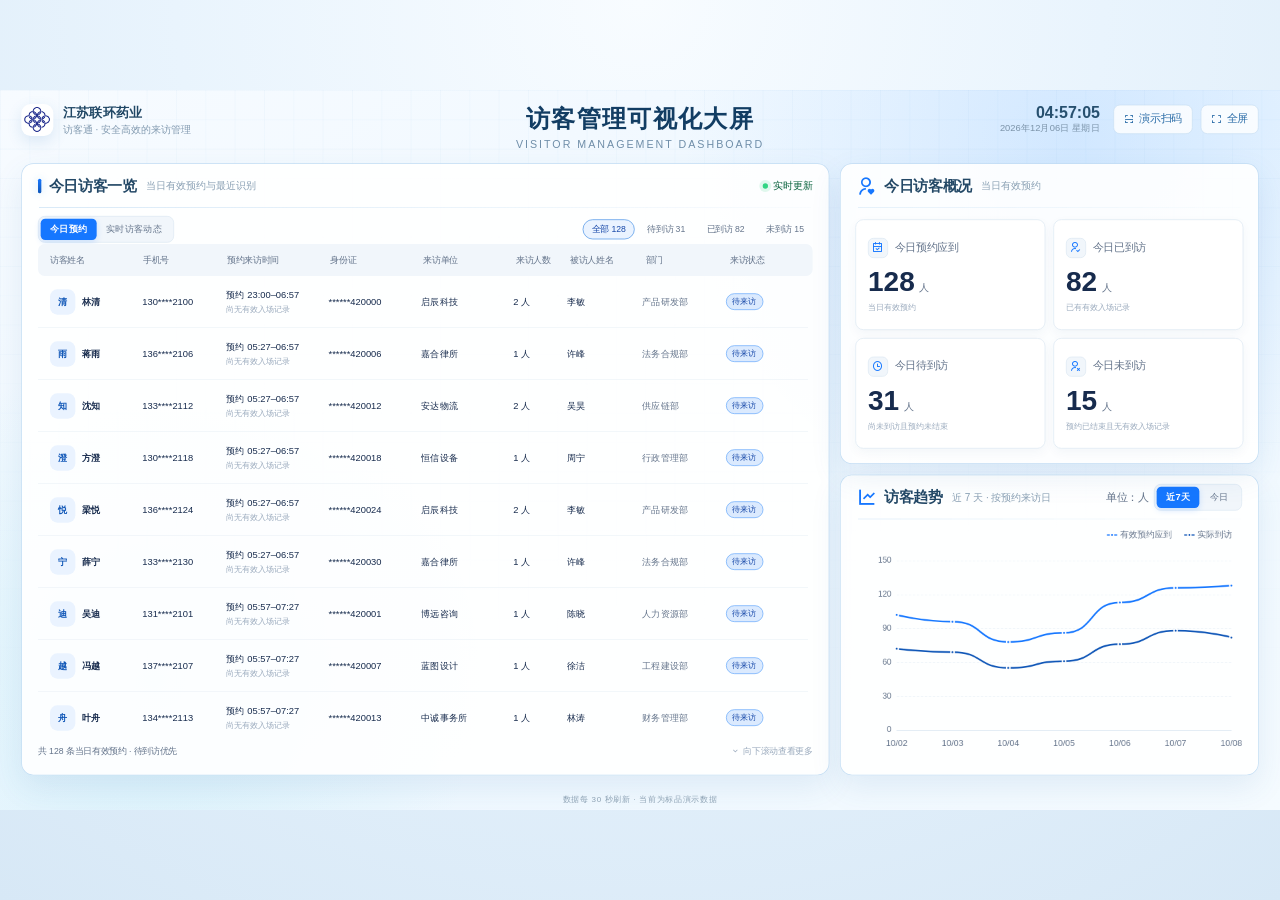
==== commit 37c0af09: "新增大屏扫码结果状态页" ====
--- a/bi-dashboard.html
+++ b/bi-dashboard.html
@@ -13,9 +13,9 @@
 *{box-sizing:border-box}html,body{width:100%;height:100%;margin:0;overflow:hidden}body{background:#dcebf8;color:var(--ink);font-family:"PingFang SC","Microsoft YaHei",sans-serif;font-variant-numeric:tabular-nums}.viewport{position:fixed;inset:0;overflow:hidden;background:radial-gradient(circle at 50% 0,#f8fcff 0,#e9f4fd 42%,#d7e8f6 100%)}.screen{position:absolute;left:0;top:0;width:1920px;height:1080px;transform-origin:0 0;overflow:hidden;background:radial-gradient(circle at 84% 7%,rgba(78,159,255,.18),transparent 31%),radial-gradient(circle at 12% 82%,rgba(54,197,218,.12),transparent 26%),linear-gradient(150deg,#f7fbff 0,#edf7ff 52%,#f5fbff 100%)}.screen:before{content:"";position:absolute;inset:0;pointer-events:none;background-image:linear-gradient(rgba(49,132,202,.032) 1px,transparent 1px),linear-gradient(90deg,rgba(49,132,202,.032) 1px,transparent 1px);background-size:44px 44px;mask-image:linear-gradient(to bottom,black,transparent 88%)}
 .header{height:96px;padding:20px 32px 0;display:grid;grid-template-columns:420px 1fr 420px;align-items:start;position:relative;z-index:2}.brand{display:flex;align-items:center;gap:14px;color:#456785;font-size:18px}.logo{width:48px;height:48px;border-radius:14px;background:#fff;display:grid;place-items:center;box-shadow:0 8px 22px rgba(42,111,184,.14);overflow:hidden}.logo img{width:42px;height:42px;object-fit:contain}.brand b{display:block;color:#204765;font-size:20px}.brand small{display:block;margin-top:3px;color:#829ab0}.title{text-align:center}.title h1{margin:0;font-size:36px;line-height:1.25;letter-spacing:2px;color:#123d63}.title p{margin:8px 0 0;color:#6f8ea9;font-size:16px;letter-spacing:3px}.header-side{display:flex;justify-content:flex-end;align-items:center;gap:12px}.clock{text-align:right;margin-right:8px}.clock b{display:block;font-size:24px;color:#27506f}.clock small{color:#7b93a9;font-size:14px}.icon-btn{height:44px;padding:0 15px;border:1px solid #c7def2;border-radius:10px;background:rgba(255,255,255,.8);color:#2d6ea9;font-size:16px;display:inline-flex;align-items:center;gap:7px;cursor:pointer}.icon-btn:hover,.icon-btn:focus-visible{border-color:#69a9e5;background:#fff;outline:3px solid rgba(22,119,255,.12)}
 .dashboard{height:960px;padding:14px 32px 28px;display:grid;grid-template-columns:minmax(0,1.93fr) minmax(0,1fr);grid-template-rows:1fr 1fr;gap:16px;position:relative;z-index:1}.panel{position:relative;background:var(--panel);border:1px solid rgba(188,218,242,.92);border-radius:18px;box-shadow:var(--shadow);overflow:hidden}.panel:after{content:"";position:absolute;left:26px;right:26px;top:65px;height:1px;background:linear-gradient(90deg,#d9eaf8,rgba(217,234,248,.1));pointer-events:none}.panel-large{grid-row:1/3}.panel-head{height:66px;padding:0 24px;display:flex;align-items:center}.panel-head h2{margin:0;font-size:22px;color:#234866;display:flex;align-items:center;gap:11px}.panel-head h2:before{content:"";width:5px;height:22px;border-radius:5px;background:linear-gradient(var(--color-brand-primary),var(--color-brand-primary-strong));box-shadow:0 0 12px rgba(34,144,238,.28)}.panel-head .hint{margin-left:14px;font-size:15px;color:#8aa0b4}.panel-tools{margin-left:auto;display:flex;align-items:center;gap:8px}.live-dot{display:inline-flex;align-items:center;gap:7px;color:var(--color-status-success-text);font-size:15px}.live-dot:before{content:"";width:8px;height:8px;border-radius:50%;background:var(--color-status-success-border);box-shadow:0 0 0 5px rgba(50,213,131,.14);animation:pulse 1.8s infinite}@keyframes pulse{50%{box-shadow:0 0 0 9px rgba(50,213,131,0)}}
-.activity{height:calc(100% - 66px);padding:10px 24px 16px;display:grid;grid-template-rows:44px 48px minmax(0,1fr) 38px}.list-toolbar{display:flex;align-items:center;justify-content:space-between;gap:16px}.filter-chips{display:flex;align-items:center;gap:6px}.filter-chip{height:30px;padding:0 12px;border:1px solid transparent;border-radius:var(--radius-pill);background:transparent;color:var(--color-text-secondary);font:inherit;font-size:13px;cursor:pointer}.filter-chip:hover{background:var(--color-surface-hover)}.filter-chip.active{border-color:var(--color-border-focus);background:var(--color-brand-primary-soft);color:var(--color-status-info-text)}.filter-chip:focus-visible{outline:3px solid rgba(22,119,255,.14);outline-offset:2px}.table-head,.activity-row{display:grid;grid-template-columns:1fr .9fr 1.12fr 1fr 1fr .55fr .8fr .9fr .82fr;align-items:center;column-gap:10px}.table-head{height:48px;padding:0 18px;color:var(--color-text-secondary);font-size:13px;background:var(--color-surface-subtle);border-radius:10px}.activity-list{min-height:0;overflow-x:hidden;overflow-y:auto;scrollbar-gutter:stable;overscroll-behavior:contain}.activity-list::-webkit-scrollbar{width:7px}.activity-list::-webkit-scrollbar-track{background:transparent}.activity-list::-webkit-scrollbar-thumb{border:2px solid transparent;border-radius:var(--radius-pill);background:var(--color-border-default);background-clip:padding-box}.activity-list:hover::-webkit-scrollbar-thumb{background-color:var(--color-border-focus)}.activity-row{height:78px;padding:0 18px;border-bottom:1px solid var(--color-border-soft);font-size:14px;cursor:pointer;transition:.18s}.activity-row:hover{background:var(--color-surface-hover);transform:translateX(3px)}.person{display:flex;align-items:center;gap:10px;min-width:0}.avatar{width:38px;height:38px;flex:0 0 38px;border-radius:11px;display:grid;place-items:center;background:var(--color-brand-primary-soft);color:var(--color-brand-primary-strong);font-weight:700}.person b,.ellipsis{overflow:hidden;text-overflow:ellipsis;white-space:nowrap}.muted{color:var(--color-text-secondary)}.time-cell{min-width:0;line-height:1.35}.time-cell b,.time-cell small{display:block;white-space:nowrap;overflow:hidden;text-overflow:ellipsis}.time-cell b{font-size:14px;font-weight:500;color:var(--color-text-primary)}.time-cell small{margin-top:4px;font-size:12px;color:var(--color-text-placeholder)}.status{justify-self:start;border-radius:var(--radius-pill);padding:4px 9px;font-size:12px;line-height:1.2}.status.success{color:var(--color-status-success-text);background:var(--color-status-success-bg);border:1px solid var(--color-status-success-border)}.status.neutral{color:var(--color-status-neutral-text);background:var(--color-status-neutral-bg);border:1px solid var(--color-status-neutral-border)}.status.info{color:var(--color-status-info-text);background:var(--color-status-info-bg);border:1px solid var(--color-status-info-border)}.status.warning{color:var(--color-status-warning-text);background:var(--color-status-warning-bg);border:1px solid var(--color-status-warning-border)}.status.danger{color:var(--color-status-danger-text);background:var(--color-status-danger-bg);border:1px solid var(--color-status-danger-border)}.list-pager{display:flex;align-items:center;justify-content:space-between;color:var(--color-text-secondary);font-size:13px}.scroll-hint{display:inline-flex;align-items:center;gap:5px;color:var(--color-text-placeholder)}.scroll-hint[hidden]{display:none}.list-empty{height:100%;display:grid;place-items:center;color:var(--color-text-placeholder);font-size:15px}
+.activity{height:calc(100% - 66px);padding:10px 24px 16px;display:grid;grid-template-rows:44px 48px minmax(0,1fr) 38px}.list-toolbar{display:flex;align-items:center;justify-content:space-between;gap:16px}.filter-chips{display:flex;align-items:center;gap:6px}.filter-chip{height:30px;padding:0 12px;border:1px solid transparent;border-radius:var(--radius-pill);background:transparent;color:var(--color-text-secondary);font:inherit;font-size:13px;cursor:pointer}.filter-chip:hover{background:var(--color-surface-hover)}.filter-chip.active{border-color:var(--color-border-focus);background:var(--color-brand-primary-soft);color:var(--color-status-info-text)}.filter-chip:focus-visible{outline:3px solid rgba(22,119,255,.14);outline-offset:2px}.table-head,.activity-row{display:grid;grid-template-columns:1fr .9fr 1.12fr 1fr 1fr .55fr .8fr .9fr .82fr;align-items:center;column-gap:10px}.table-head{height:48px;padding:0 18px;color:var(--color-text-secondary);font-size:13px;background:var(--color-surface-subtle);border-radius:10px}.activity-list{min-height:0;overflow-x:hidden;overflow-y:auto;scrollbar-gutter:stable;overscroll-behavior:contain}.activity-list::-webkit-scrollbar{width:7px}.activity-list::-webkit-scrollbar-track{background:transparent}.activity-list::-webkit-scrollbar-thumb{border:2px solid transparent;border-radius:var(--radius-pill);background:var(--color-border-default);background-clip:padding-box}.activity-list:hover::-webkit-scrollbar-thumb{background-color:var(--color-border-focus)}.activity-row{height:78px;padding:0 18px;border-bottom:1px solid var(--color-border-soft);font-size:14px;cursor:default;transition:.18s}.activity-row.is-detail-link{cursor:pointer}.activity-row.is-detail-link:hover{background:var(--color-surface-hover);transform:translateX(3px)}.activity-row.is-detail-link:focus-visible{outline:3px solid rgba(22,119,255,.14);outline-offset:-3px}.person{display:flex;align-items:center;gap:10px;min-width:0}.avatar{width:38px;height:38px;flex:0 0 38px;border-radius:11px;display:grid;place-items:center;background:var(--color-brand-primary-soft);color:var(--color-brand-primary-strong);font-weight:700}.person b,.ellipsis{overflow:hidden;text-overflow:ellipsis;white-space:nowrap}.muted{color:var(--color-text-secondary)}.time-cell{min-width:0;line-height:1.35}.time-cell b,.time-cell small{display:block;white-space:nowrap;overflow:hidden;text-overflow:ellipsis}.time-cell b{font-size:14px;font-weight:500;color:var(--color-text-primary)}.time-cell small{margin-top:4px;font-size:12px;color:var(--color-text-placeholder)}.status{justify-self:start;border-radius:var(--radius-pill);padding:4px 9px;font-size:12px;line-height:1.2}.status.success{color:var(--color-status-success-text);background:var(--color-status-success-bg);border:1px solid var(--color-status-success-border)}.status.neutral{color:var(--color-status-neutral-text);background:var(--color-status-neutral-bg);border:1px solid var(--color-status-neutral-border)}.status.info{color:var(--color-status-info-text);background:var(--color-status-info-bg);border:1px solid var(--color-status-info-border)}.status.warning{color:var(--color-status-warning-text);background:var(--color-status-warning-bg);border:1px solid var(--color-status-warning-border)}.status.danger{color:var(--color-status-danger-text);background:var(--color-status-danger-bg);border:1px solid var(--color-status-danger-border)}.list-pager{display:flex;align-items:center;justify-content:space-between;color:var(--color-text-secondary);font-size:13px}.scroll-hint{display:inline-flex;align-items:center;gap:5px;color:var(--color-text-placeholder)}.scroll-hint[hidden]{display:none}.list-empty{height:100%;display:grid;place-items:center;color:var(--color-text-placeholder);font-size:15px}
 .panel-head h2.with-icon:before{display:none}.panel-title-icon{font-size:30px;line-height:1;color:var(--color-brand-primary);font-weight:400}
-.detail{height:calc(100% - 66px);padding:22px 26px 24px;display:none}.detail.active{display:block}.activity.hidden{display:none}.detail-grid{display:grid;grid-template-columns:repeat(3,1fr);gap:14px}.detail-item{min-height:126px;padding:22px;border:1px solid #d9eaf7;border-radius:15px;background:linear-gradient(145deg,#fbfdff,#f4f9fe)}.detail-item label{display:block;color:#8098ac;font-size:15px;margin-bottom:15px}.detail-item b{font-size:21px;font-weight:600}.back-btn{margin-top:20px;border:0;background:transparent;color:#2876bf;font-size:16px;cursor:pointer;padding:8px 4px}
+.detail{height:calc(100% - 66px);padding:22px 26px 24px;display:none;overflow:hidden}.detail.active{display:block}.activity.hidden{display:none}.detail-grid{display:grid;grid-template-columns:repeat(3,1fr);gap:14px}.detail-item{min-height:126px;padding:22px;border:1px solid #d9eaf7;border-radius:15px;background:linear-gradient(145deg,#fbfdff,#f4f9fe)}.detail-item label{display:block;color:#8098ac;font-size:15px;margin-bottom:15px}.detail-item b{font-size:21px;font-weight:600}.back-btn{margin-top:20px;border:0;background:transparent;color:#2876bf;font-size:16px;cursor:pointer;padding:8px 4px}.scan-status-card{min-height:96px;margin-bottom:14px;padding:18px 22px;border:1px solid;border-radius:14px;display:flex;align-items:center;gap:16px}.scan-status-card i{width:48px;height:48px;flex:0 0 48px;border-radius:50%;display:grid;place-items:center;font-size:30px;background:rgba(255,255,255,.72)}.scan-status-card strong{display:block;font-size:23px;line-height:1.2}.scan-status-card p{margin:7px 0 0;font-size:14px;color:var(--color-text-secondary)}.scan-status-card.success{color:var(--color-status-success-text);background:var(--color-status-success-bg);border-color:var(--color-status-success-border)}.scan-status-card.danger{color:var(--color-status-danger-text);background:var(--color-status-danger-bg);border-color:var(--color-status-danger-border)}.scan-result-view .detail-item{min-height:112px;padding:17px 20px}.scan-result-view .detail-item label{margin-bottom:11px;font-size:14px}.scan-result-view .detail-item b{font-size:19px}
 .chart-wrap{height:calc(100% - 66px);padding:4px 16px 12px}.chart{width:100%;height:100%}.overview{height:calc(100% - 66px);padding:17px 22px 22px;display:grid;grid-template-columns:repeat(2,1fr);gap:12px}.metric{min-width:0;border:1px solid var(--color-border-default);border-radius:12px;padding:17px 18px 15px;background:var(--color-surface-panel);box-shadow:0 6px 16px rgba(30,70,110,.045);display:flex;flex-direction:column;justify-content:center}.metric-top{display:flex;align-items:center;color:var(--color-text-secondary);font-size:16px;font-weight:500}.metric-icon{width:30px;height:30px;flex:0 0 30px;border:1px solid var(--color-border-default);border-radius:8px;display:grid;place-items:center;margin-right:10px;color:var(--color-brand-primary);background:var(--color-surface-subtle);font-size:17px}.metric b{display:flex;align-items:baseline;gap:7px;font-size:42px;line-height:1;margin:15px 0 9px;color:var(--color-text-primary);font-weight:650}.metric b em{font-style:normal;font-size:15px;font-weight:500;color:var(--color-text-secondary)}.metric small{font-size:12px;line-height:1.4;color:var(--color-text-placeholder);white-space:nowrap;overflow:hidden;text-overflow:ellipsis}.footer-note{position:absolute;left:50%;bottom:7px;transform:translateX(-50%);color:#8da2b4;font-size:12px;letter-spacing:1px;z-index:2;white-space:nowrap}.disabled-state{position:absolute;inset:0;z-index:20;display:none;place-items:center;background:linear-gradient(145deg,#eef7ff,#dcecf9)}.disabled-state.active{display:grid}.disabled-card{width:520px;padding:48px;text-align:center;border:1px solid #c9e0f2;border-radius:22px;background:rgba(255,255,255,.92);box-shadow:0 24px 70px rgba(37,91,143,.16)}.disabled-card i{font-size:54px;color:#6e99bd}.disabled-card h2{font-size:27px;margin:18px 0 10px}.disabled-card p{color:#718ba2;font-size:17px;line-height:1.7;margin:0}
 @media(prefers-reduced-motion:reduce){*{animation:none!important;transition:none!important}}
 </style>
@@ -32,6 +32,7 @@
       <div class="panel-head"><h2 id="liveTitle">今日访客一览</h2><span class="hint" id="liveHint">当日有效预约与最近识别</span><div class="panel-tools"><span class="live-dot">实时更新</span></div></div>
       <div class="activity" id="activityView"><div class="list-toolbar"><div class="segmented-control" role="group" aria-label="今日访客视图"><button class="segmented-control__item segmented-control__item--wide view-tab active" type="button" data-view="reservations" aria-pressed="true">今日预约</button><button class="segmented-control__item segmented-control__item--wide view-tab" type="button" data-view="recognitions" aria-pressed="false">实时访客动态</button></div><div class="filter-chips" id="reservationFilters" aria-label="到访情况筛选"></div></div><div class="table-head"><span>访客姓名</span><span>手机号</span><span>预约来访时间</span><span>身份证</span><span>来访单位</span><span>来访人数</span><span>被访人姓名</span><span>部门</span><span>来访状态</span></div><div class="activity-list" id="activityList"></div><div class="list-pager"><span id="listSummary"></span><span class="scroll-hint" id="scrollHint"><i class="ri-arrow-down-s-line" aria-hidden="true"></i>向下滚动查看更多</span></div></div>
       <div class="detail" id="detailView"><div id="detailContent"></div></div>
+      <div class="detail scan-result-view" id="scanResultView"><div id="scanResultContent"></div></div>
     </section>
     <section class="panel" id="trendPanel"><div class="panel-head"><h2 class="with-icon"><i class="ri-line-chart-line panel-title-icon" aria-hidden="true"></i>访客趋势</h2><span class="hint" id="trendHint">近 7 天 · 按预约来访日</span><div class="panel-tools"><span class="muted">单位：人</span><div class="segmented-control" role="group" aria-label="访客趋势时间维度"><button class="segmented-control__item trend-tab active" type="button" data-range="week" aria-pressed="true">近7天</button><button class="segmented-control__item trend-tab" type="button" data-range="today" aria-pressed="false">今日</button></div></div></div><div class="chart-wrap"><div class="chart" id="trendChart"></div></div></section>
     <section class="panel" id="overviewPanel"><div class="panel-head"><h2 class="with-icon"><i class="ri-user-heart-line panel-title-icon" aria-hidden="true"></i>今日访客概况</h2><span class="hint">当日有效预约</span></div><div class="overview" id="metrics"></div></section>
@@ -90,12 +91,15 @@
 function reservationTime(item){const entries=validEntryRecords(item),latest=entries.at(-1);return `<div class="time-cell"><b>预约 ${formatTime(item.appointmentStart)}–${formatTime(item.appointmentEnd)}</b><small>${latest?`识别 ${formatTime(latest.occurredAt)}`:'尚无有效入场记录'}</small></div>`}
 function reservationFor(item){return item.appointmentStart?item:ReservationSource.find(record=>record.reservationId===item.reservationId)}
 function recognitionTime(item){const reservation=reservationFor(item);return reservation?`<div class="time-cell"><b>预约 ${formatTime(reservation.appointmentStart)}–${formatTime(reservation.appointmentEnd)}</b><small>识别 ${item.time}</small></div>`:`<div class="time-cell"><b>预约时间待同步</b><small>识别 ${item.time}</small></div>`}
-function rowHtml(item,index,view){const reservation=reservationFor(item)||item,state=view==='reservations'?arrivalState(item):'arrived',time=view==='reservations'?reservationTime(item):recognitionTime(item);return `<div class="activity-row" data-index="${index}" data-arrival="${state}"><div class="person"><span class="avatar">${item.name.slice(-1)}</span><b>${item.name}</b></div><span>${item.mobile}</span>${time}<span>******${item.idTail}</span><span class="ellipsis">${item.company}</span><span>${reservation.visitorCount||1} 人</span><span>${item.host}</span><span class="ellipsis muted">${item.department}</span><span class="status ${visitStatusSemantic[item.visitStatus]||'neutral'}">${item.visitStatus}</span></div>`}
+function rowHtml(item,index,view){const reservation=reservationFor(item)||item,state=view==='reservations'?arrivalState(item):'arrived',time=view==='reservations'?reservationTime(item):recognitionTime(item),interactive=view==='recognitions';return `<div class="activity-row${interactive?' is-detail-link':''}" ${interactive?'role="button" tabindex="0" aria-label="查看当前访客详情"':''} data-index="${index}" data-arrival="${state}"><div class="person"><span class="avatar">${item.name.slice(-1)}</span><b>${item.name}</b></div><span>${item.mobile}</span>${time}<span>******${item.idTail}</span><span class="ellipsis">${item.company}</span><span>${reservation.visitorCount||1} 人</span><span>${item.host}</span><span class="ellipsis muted">${item.department}</span><span class="status ${visitStatusSemantic[item.visitStatus]||'neutral'}">${item.visitStatus}</span></div>`}
 function filteredReservations(){const order={pending:0,arrived:1,noShow:2};return todayReservations().filter(item=>leftState.filter==='all'||arrivalState(item)===leftState.filter).sort((a,b)=>order[arrivalState(a)]-order[arrivalState(b)]||new Date(a.appointmentStart)-new Date(b.appointmentStart))}
 function renderReservationFilters(){const summary=summarizeToday(),items=[['all','全部',summary.expected],['pending','待到访',summary.pending],['arrived','已到访',summary.arrived],['noShow','未到访',summary.noShow]];reservationFilters.hidden=leftState.view!=='reservations';reservationFilters.innerHTML=items.map(([key,label,count])=>`<button class="filter-chip ${leftState.filter===key?'active':''}" type="button" data-filter="${key}" aria-pressed="${leftState.filter===key}">${label} ${count}</button>`).join('');reservationFilters.querySelectorAll('.filter-chip').forEach(button=>button.addEventListener('click',()=>{leftState.filter=button.dataset.filter;leftState.scrollTop=0;renderActivities()}))}
-function renderActivities(){document.querySelectorAll('.view-tab').forEach(button=>{const active=button.dataset.view===leftState.view;button.classList.toggle('active',active);button.setAttribute('aria-pressed',String(active))});renderReservationFilters();let total=0;if(leftState.view==='reservations'){currentRenderedItems=filteredReservations();total=currentRenderedItems.length}else{currentRenderedItems=DashboardData.recognitions.slice(0,dashboardConfig.listLimit);total=DashboardData.recognitions.length}activityList.innerHTML=currentRenderedItems.length?currentRenderedItems.map((item,index)=>rowHtml(item,index,leftState.view)).join(''):'<div class="list-empty">暂无符合条件的记录</div>';activityList.querySelectorAll('.activity-row').forEach(row=>row.addEventListener('click',()=>showDetail(currentRenderedItems[Number(row.dataset.index)],leftState.view)));const filterLabel=leftState.filter==='all'?' · 待到访优先':` · ${arrivalMeta[leftState.filter].label}`;listSummary.textContent=leftState.view==='reservations'?`共 ${total} 条当日有效预约${filterLabel}`:`展示最近 ${currentRenderedItems.length} 条 · 共 ${total} 条识别事件`;requestAnimationFrame(()=>{activityList.scrollTop=leftState.scrollTop;scrollHint.hidden=activityList.scrollHeight<=activityList.clientHeight})}
-function showDetail(item,source='recognitions'){leftState.scrollTop=activityList.scrollTop;const reservation=reservationFor(item)||item,entry=source==='reservations'?validEntryRecords(item).at(-1):item,detailTime=reservation.appointmentStart?`${formatTime(reservation.appointmentStart)}–${formatTime(reservation.appointmentEnd)}`:'待同步';liveTitle.textContent='当前访客详情';liveHint.textContent=entry?.occurredAt||entry?.time?'预约与识别信息':'预约信息';activityView.classList.add('hidden');detailView.classList.add('active');detailContent.innerHTML=`<div class="detail-grid"><div class="detail-item"><label>访客姓名</label><b>${item.name}</b></div><div class="detail-item"><label>手机号</label><b>${item.mobile}</b></div><div class="detail-item"><label>预约来访时间</label><b>${detailTime}</b></div><div class="detail-item"><label>身份证</label><b>******${item.idTail}</b></div><div class="detail-item"><label>来访事由</label><b>${reservation.purpose||item.purpose||'—'}</b></div><div class="detail-item"><label>来访单位</label><b>${item.company}</b></div><div class="detail-item"><label>来访人数</label><b>${reservation.visitorCount||1} 人</b></div><div class="detail-item"><label>被访人姓名</label><b>${item.host}</b></div><div class="detail-item"><label>部门</label><b>${item.department}</b></div></div><button class="back-btn" id="backToList"><i class="ri-arrow-left-line"></i> 返回今日访客一览</button>`;backToList.addEventListener('click',showList)}
-function showList(){liveTitle.textContent='今日访客一览';liveHint.textContent='当日有效预约与最近识别';detailView.classList.remove('active');activityView.classList.remove('hidden');renderActivities()}
+function renderActivities(){document.querySelectorAll('.view-tab').forEach(button=>{const active=button.dataset.view===leftState.view;button.classList.toggle('active',active);button.setAttribute('aria-pressed',String(active))});renderReservationFilters();let total=0;if(leftState.view==='reservations'){currentRenderedItems=filteredReservations();total=currentRenderedItems.length}else{currentRenderedItems=DashboardData.recognitions.slice(0,dashboardConfig.listLimit);total=DashboardData.recognitions.length}activityList.innerHTML=currentRenderedItems.length?currentRenderedItems.map((item,index)=>rowHtml(item,index,leftState.view)).join(''):'<div class="list-empty">暂无符合条件的记录</div>';activityList.querySelectorAll('.is-detail-link').forEach(row=>{const open=()=>showDetail(currentRenderedItems[Number(row.dataset.index)]);row.addEventListener('click',open);row.addEventListener('keydown',event=>{if(event.key==='Enter'||event.key===' '){event.preventDefault();open()}})});const filterLabel=leftState.filter==='all'?' · 待到访优先':` · ${arrivalMeta[leftState.filter].label}`;listSummary.textContent=leftState.view==='reservations'?`共 ${total} 条当日有效预约${filterLabel}`:`展示最近 ${currentRenderedItems.length} 条 · 共 ${total} 条识别事件`;requestAnimationFrame(()=>{activityList.scrollTop=leftState.scrollTop;scrollHint.hidden=activityList.scrollHeight<=activityList.clientHeight})}
+function renderVisitorInfo(item){const reservation=reservationFor(item)||item,detailTime=reservation.appointmentStart?`${formatTime(reservation.appointmentStart)}–${formatTime(reservation.appointmentEnd)}`:'待同步';return `<div class="detail-grid"><div class="detail-item"><label>访客姓名</label><b>${item.name||'—'}</b></div><div class="detail-item"><label>手机号</label><b>${item.mobile||'—'}</b></div><div class="detail-item"><label>预约来访时间</label><b>${detailTime}</b></div><div class="detail-item"><label>身份证</label><b>${item.idTail?`******${item.idTail}`:'—'}</b></div><div class="detail-item"><label>来访事由</label><b>${reservation.purpose||item.purpose||'—'}</b></div><div class="detail-item"><label>来访单位</label><b>${item.company||'—'}</b></div><div class="detail-item"><label>来访人数</label><b>${reservation.visitorCount||1} 人</b></div><div class="detail-item"><label>被访人姓名</label><b>${item.host||'—'}</b></div><div class="detail-item"><label>部门</label><b>${item.department||'—'}</b></div></div>`}
+function showDetail(item){leftState.scrollTop=activityList.scrollTop;liveTitle.textContent='当前访客详情';liveHint.textContent='实时访客动态记录';activityView.classList.add('hidden');scanResultView.classList.remove('active');detailView.classList.add('active');detailContent.innerHTML=`${renderVisitorInfo(item)}<button class="back-btn" id="backToList"><i class="ri-arrow-left-line"></i> 返回实时访客动态</button>`;backToList.addEventListener('click',showList)}
+const scanStatusMeta={success:{label:'扫码成功',message:'身份核验通过，可正常通行',semantic:'success',icon:'ri-checkbox-circle-line'},failed:{label:'扫码失败',message:'未完成二维码核验，请联系现场工作人员',semantic:'danger',icon:'ri-close-circle-line'},expired:{label:'二维码已失效',message:'当前二维码已超过有效期，请重新获取',semantic:'danger',icon:'ri-error-warning-line'}};
+function showScanResult(item,status='success'){leftState.scrollTop=activityList.scrollTop;const meta=scanStatusMeta[status]||scanStatusMeta.failed;liveTitle.textContent='扫码结果';liveHint.textContent='通行核验与访客信息';activityView.classList.add('hidden');detailView.classList.remove('active');scanResultView.classList.add('active');scanResultContent.innerHTML=`<div class="scan-status-card ${meta.semantic}" data-scan-status="${status}"><i class="${meta.icon}" aria-hidden="true"></i><div><strong>${meta.label}</strong><p>${meta.message}</p></div></div>${renderVisitorInfo(item)}<button class="back-btn" id="backFromScan"><i class="ri-arrow-left-line"></i> 返回今日访客一览</button>`;backFromScan.addEventListener('click',showList)}
+function showList(){liveTitle.textContent='今日访客一览';liveHint.textContent='当日有效预约与最近识别';detailView.classList.remove('active');scanResultView.classList.remove('active');activityView.classList.remove('hidden');renderActivities()}
 function validateTodayMetrics(){const d=DashboardData.today;if(d.expected!==d.arrived+d.pending+d.noShow)throw new Error('今日访客概况口径不一致：应到必须等于已到访、待到访与未到访之和')}
 function renderMetrics(){validateTodayMetrics();metrics.innerHTML=DashboardData.metrics.map(item=>`<div class="metric"><div class="metric-top"><span class="metric-icon"><i class="${item.icon}"></i></span>${item.label}</div><b>${DashboardData.today[item.key]}<em>人</em></b><small>${item.note}</small></div>`).join('')}
 let trendChartInstance;
@@ -103,7 +107,8 @@
 function initChart(){const chart=echarts.init(document.getElementById('trendChart'),null,{renderer:'canvas'}),styles=getComputedStyle(document.documentElement),primary=styles.getPropertyValue('--color-brand-primary').trim(),strong=styles.getPropertyValue('--color-brand-primary-strong').trim(),focus=styles.getPropertyValue('--color-border-focus').trim(),info=styles.getPropertyValue('--color-status-info-text').trim(),secondary=styles.getPropertyValue('--color-text-secondary').trim(),border=styles.getPropertyValue('--color-border-default').trim(),soft=styles.getPropertyValue('--color-border-soft').trim(),ink=styles.getPropertyValue('--color-text-primary').trim(),palette=dashboardConfig.trendPalette==='soft'?[focus,info]:[primary,strong];chart.setOption({animationDuration:500,animationDurationUpdate:420,color:palette,tooltip:{trigger:'axis',backgroundColor:'rgba(255,255,255,.9)',borderColor:border,borderWidth:1,extraCssText:'backdrop-filter:blur(10px);box-shadow:0 10px 28px rgba(30,70,110,.14);border-radius:10px;',textStyle:{color:ink,fontSize:14},valueFormatter:value=>`${value} 人`},legend:{top:8,right:18,itemWidth:14,itemHeight:6,itemGap:18,textStyle:{color:secondary,fontSize:13},data:['有效预约应到','实际到访']},grid:{left:40,right:24,top:58,bottom:28,containLabel:true},xAxis:{type:'category',boundaryGap:false,data:[],axisLine:{lineStyle:{color:border}},axisTick:{show:false},axisLabel:{color:secondary,fontSize:13,margin:14}},yAxis:{type:'value',min:0,splitNumber:4,axisLine:{show:false},axisTick:{show:false},axisLabel:{color:secondary,fontSize:12},splitLine:{lineStyle:{color:soft,width:1,type:'dashed'}}},series:[{name:'有效预约应到',type:'line',smooth:.55,smoothMonotone:'x',data:[],symbol:'circle',symbolSize:5,lineStyle:{width:2.5,cap:'round',join:'round'},itemStyle:{borderWidth:2,borderColor:'#fff'}},{name:'实际到访',type:'line',smooth:.55,smoothMonotone:'x',data:[],symbol:'circle',symbolSize:5,lineStyle:{width:2.5,cap:'round',join:'round'},itemStyle:{borderWidth:2,borderColor:'#fff'}}]});trendChartInstance=chart;setTrendRange('week');document.querySelectorAll('.trend-tab').forEach(button=>button.addEventListener('click',()=>setTrendRange(button.dataset.range)));resizeManager.add(()=>chart.resize());return chart}
 function syncSummaryAfterEntry(){DashboardData.today=summarizeToday();DashboardData.trends.week.expected.at(-1)!==DashboardData.today.expected&&(DashboardData.trends.week.expected[DashboardData.trends.week.expected.length-1]=DashboardData.today.expected);DashboardData.trends.week.arrived[DashboardData.trends.week.arrived.length-1]=DashboardData.today.arrived;const todayArrived=DashboardData.trends.today.arrived,delta=DashboardData.today.arrived-todayArrived.reduce((sum,value)=>sum+value,0);todayArrived[todayArrived.length-1]+=delta;renderMetrics();const activeRange=document.querySelector('.trend-tab.active')?.dataset.range||'week';setTrendRange(activeRange)}
 function handleRecognitionEvent(event){if(DashboardData.recognitions.some(item=>item.eventId===event.eventId))return false;DashboardData.recognitions.unshift(event);const reservation=ReservationSource.find(item=>item.reservationId===event.reservationId);if(reservation&&event.direction==='进入'&&event.result==='success'&&!validEntryRecords(reservation).some(item=>item.eventId===event.eventId)){reservation.entryRecords.push({eventId:event.eventId,direction:event.direction,result:event.result,occurredAt:event.occurredAt});reservation.visitStatus='来访中';syncSummaryAfterEntry()}renderActivities();return true}
-function simulateScan(){const reservation=filteredReservations().find(item=>arrivalState(item)==='pending')||todayReservations()[0],now=new Date(),event={eventId:`EVT-DEMO-${now.getTime()}`,reservationId:reservation.reservationId,name:reservation.name,mobile:reservation.mobile,time:now.toLocaleTimeString('zh-CN',{hour12:false}),occurredAt:now.toISOString(),idTail:reservation.idTail,company:reservation.company,host:reservation.host,department:reservation.department,purpose:reservation.purpose,visitStatus:'来访中',direction:'进入',result:'success'};handleRecognitionEvent(event);showDetail(event,'recognitions')}
+let demoScanStateIndex=0;
+function simulateScan(){const statuses=['success','failed','expired'],status=statuses[demoScanStateIndex%statuses.length];demoScanStateIndex++;const reservation=todayReservations().find(item=>arrivalState(item)==='pending')||todayReservations()[0],now=new Date();if(status==='success'){const event={eventId:`EVT-DEMO-${now.getTime()}`,reservationId:reservation.reservationId,name:reservation.name,mobile:reservation.mobile,time:now.toLocaleTimeString('zh-CN',{hour12:false}),occurredAt:now.toISOString(),idTail:reservation.idTail,company:reservation.company,host:reservation.host,department:reservation.department,purpose:reservation.purpose,visitStatus:'来访中',direction:'进入',result:'success'};handleRecognitionEvent(event)}showScanResult(reservation,status)}
 function updateClock(){const now=new Date(),week=['日','一','二','三','四','五','六'];currentTime.textContent=now.toLocaleTimeString('zh-CN',{hour12:false});currentDate.textContent=`${now.getFullYear()}年${String(now.getMonth()+1).padStart(2,'0')}月${String(now.getDate()).padStart(2,'0')}日 星期${week[now.getDay()]}`}
 document.querySelectorAll('.view-tab').forEach(button=>button.addEventListener('click',()=>{leftState.view=button.dataset.view;leftState.scrollTop=0;renderActivities()}));activityList.addEventListener('scroll',()=>{leftState.scrollTop=activityList.scrollTop});demoScan.addEventListener('click',simulateScan);fullscreen.addEventListener('click',()=>document.fullscreenElement?document.exitFullscreen():document.documentElement.requestFullscreen());
 applyBrand();applyDashboardConfig();renderActivities();renderMetrics();initChart();updateClock();setInterval(updateClock,1000);
